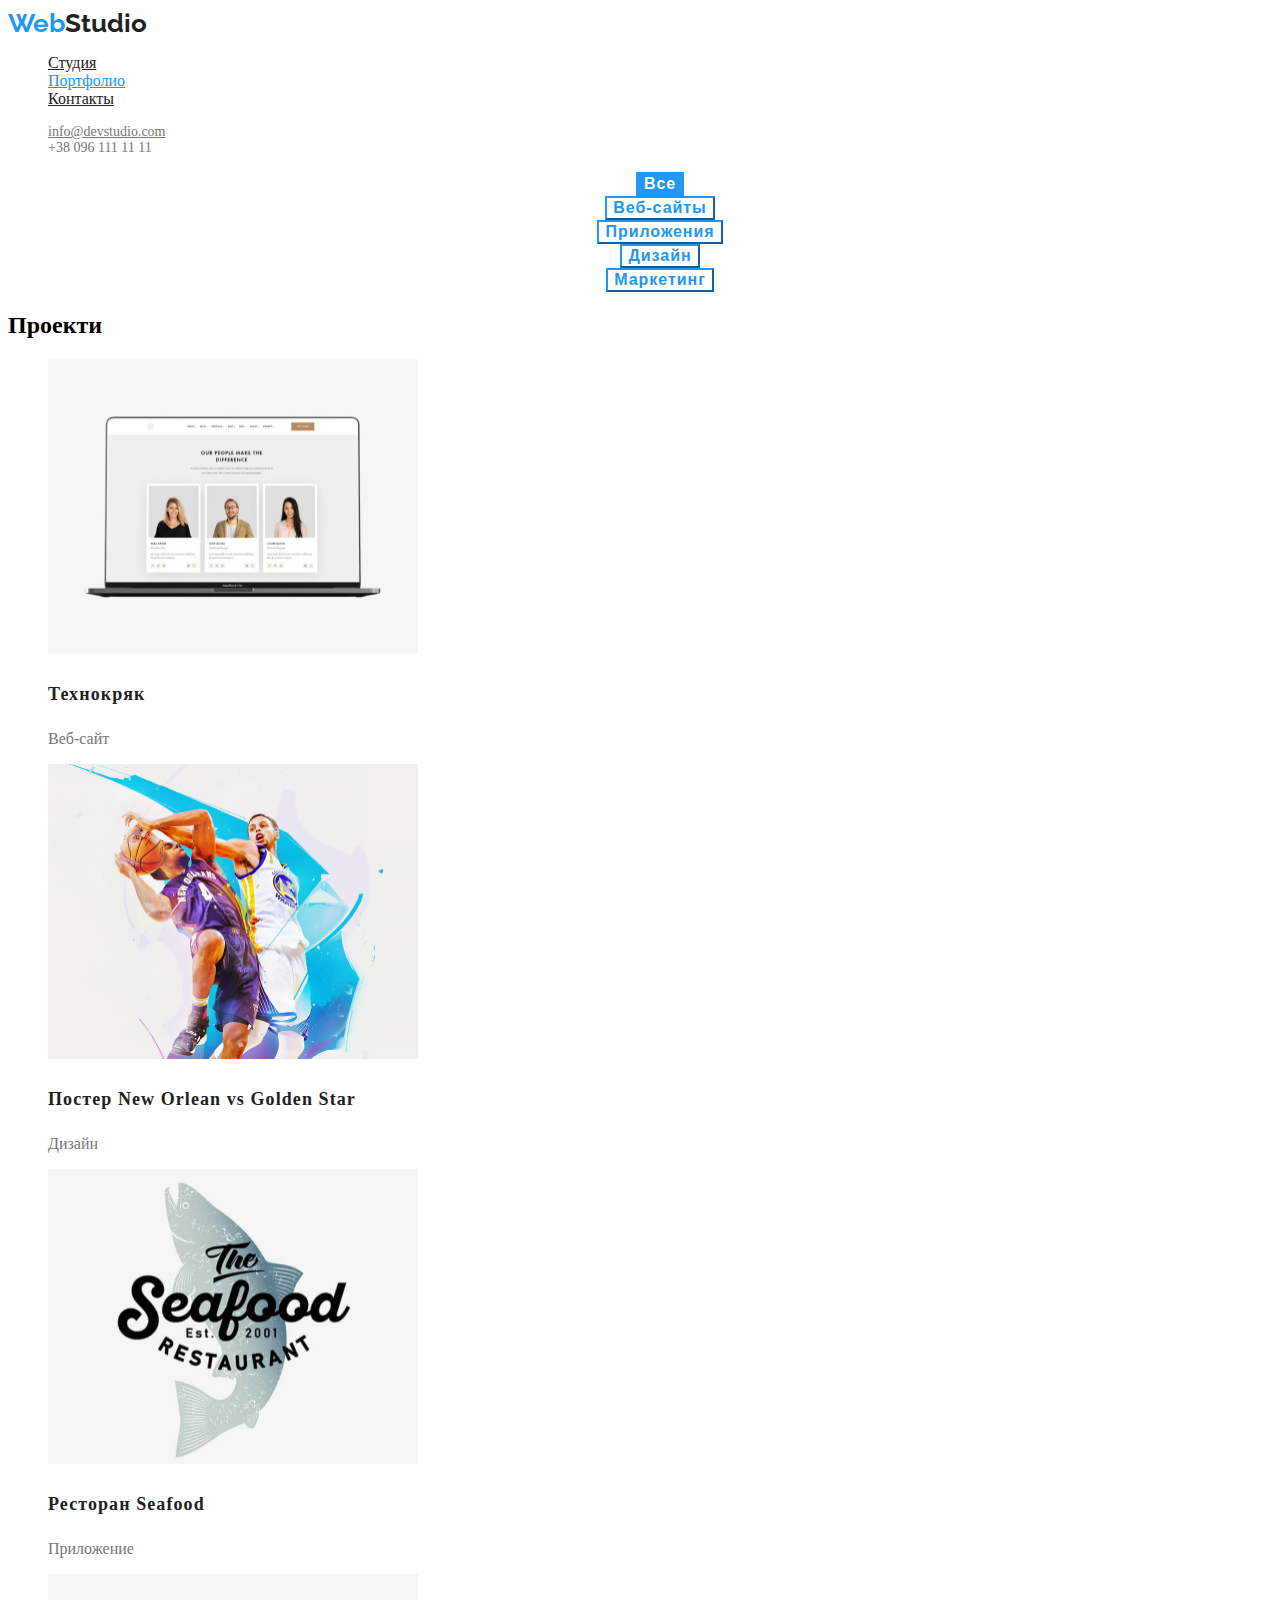
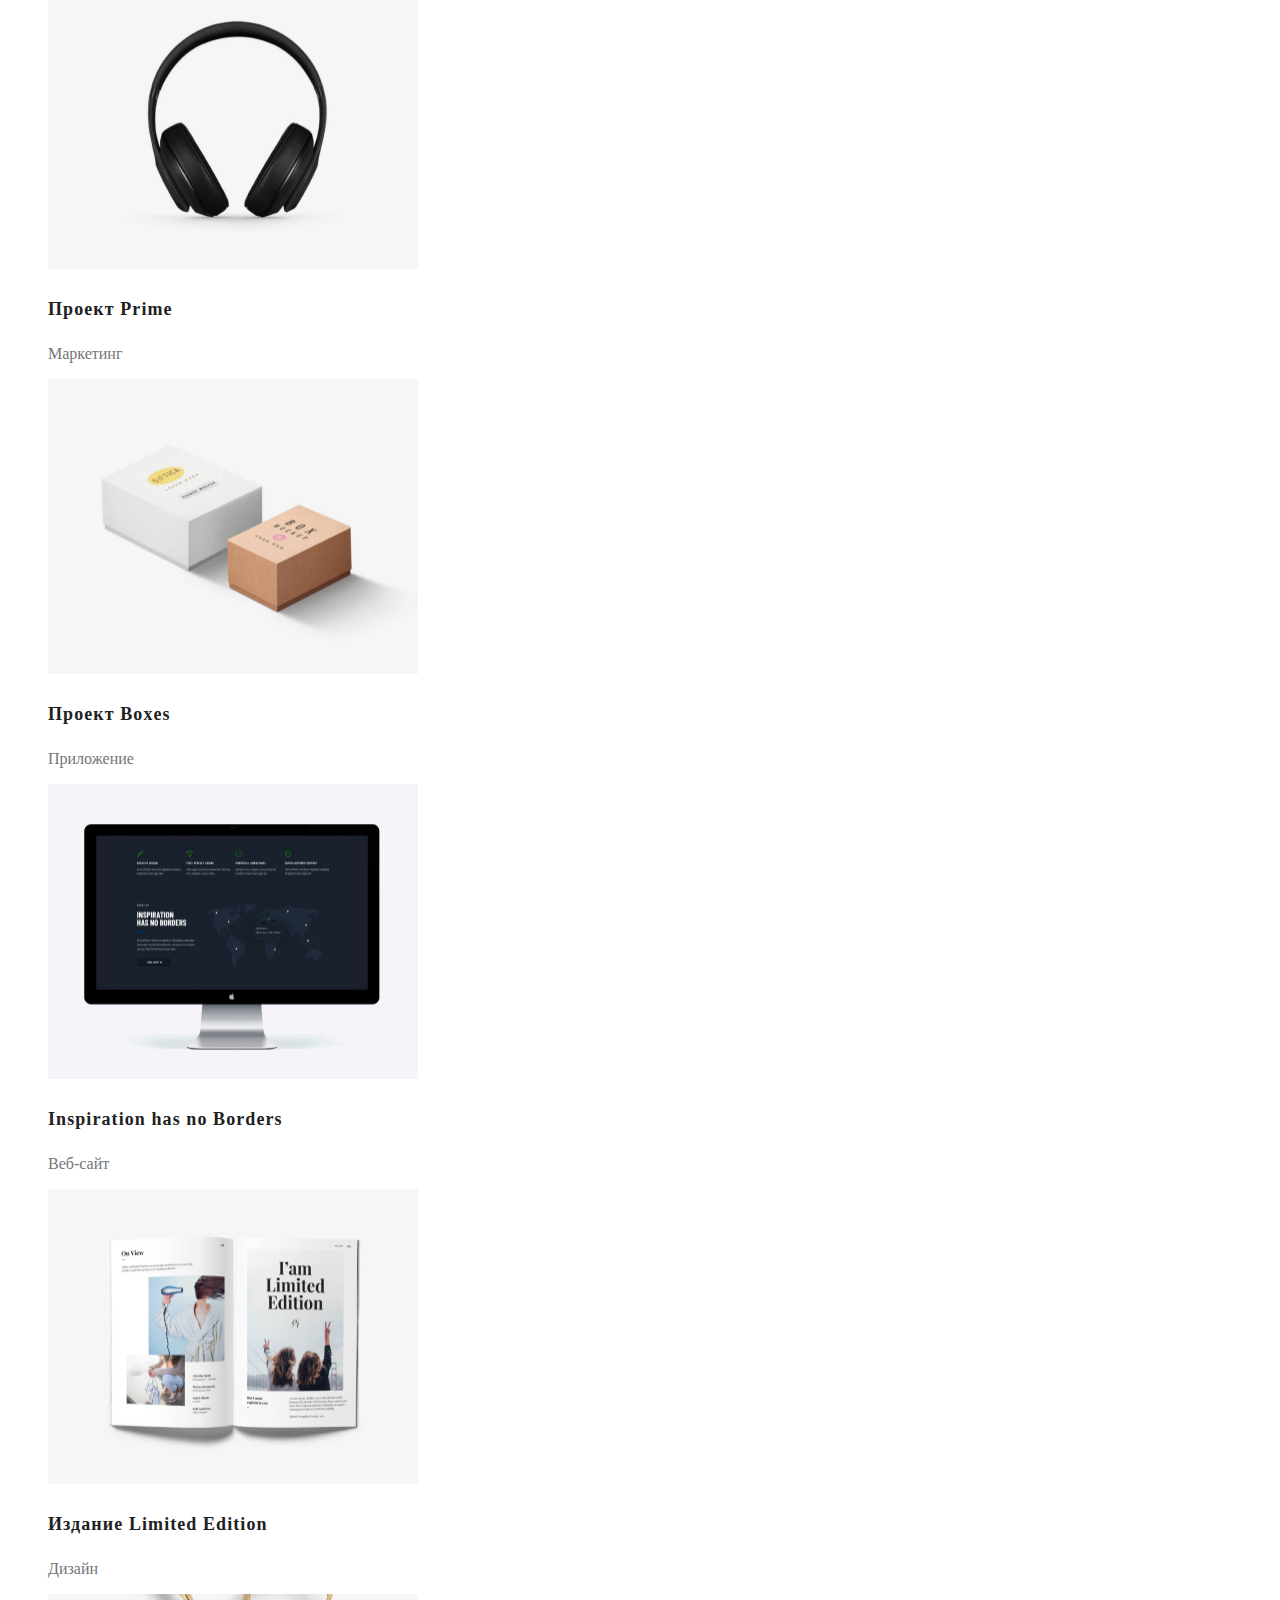
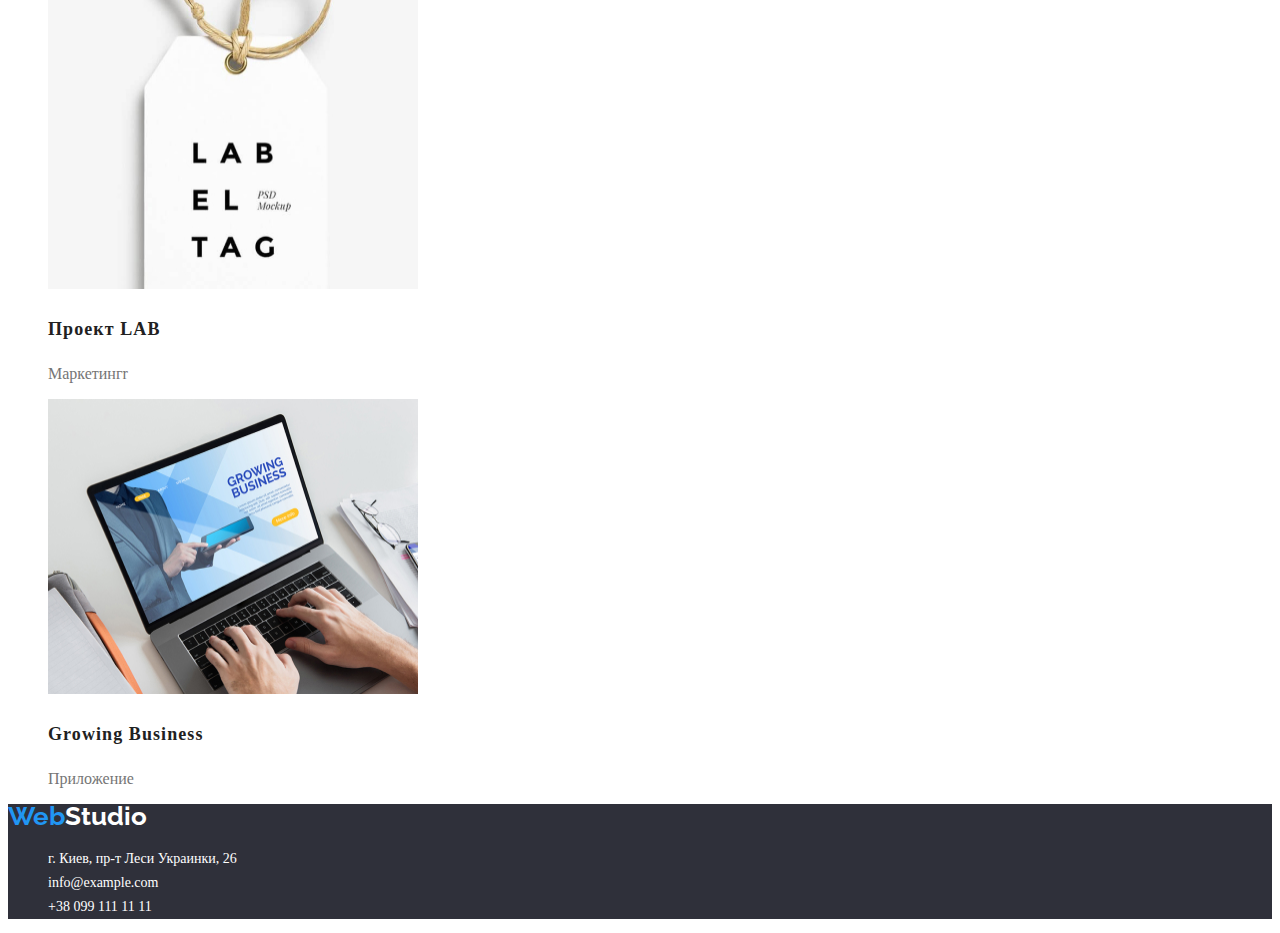
==== portfolio.html @ 1185b0ff "Начало работы над ДЗ 3" ====
<!DOCTYPE html>
<html lang="ru">
  <head>
    <meta charset="UTF-8" />
    <meta http-equiv="X-UA-Compatible" content="IE=edge" />
    <meta name="viewport" content="width=device-width, initial-scale=1.0" />
    <title>WebStudio</title>
    <link href="https://fonts.googleapis.com/css2?family=Raleway:wght@700&family=Roboto:wght@400;500;700;900&display=swap" rel="stylesheet">
  
    <link rel="stylesheet" href="./css/styles.css" />
  </head>
  <body>
   <header>
    <nav>
      <a href="#" class="logo">Web<span class="logo-black">Studio</span></a>
      <ul class="site-nav">
         <li><a href="./index.html">Студия</a></li>
         <li><a href="#" class="link current">Портфолио</a></li>
         <li><a href="#">Контакты</a></li>
       </ul>
     </nav>
     <ul class="auth-nav">
       <li><a href="email:info@devstdio.com"class="Auth-nav-mail">info@devstudio.com</a></li>
       <li><a href="tel:380961111111"></a>+38 096 111 11 11</li>
     </ul>
   </header>
   <main>
     <ul class="button">
       <li><button class="button primary" type="button">Все</button></li>
       <li><button class="button secondery" type="button">Веб-сайты</button></li>
       <li><button class="button secondery" type="button">Приложения</button></li>
       <li><button class="button secondery" type="button">Дизайн</button></li>
       <li><button class="button secondery" type="button">Маркетинг</button></li>
     </ul>
     <h2>Проекти</h2>
     <ul>
       <li>
         <img
         src="./img/технокряк.jpg"
         width="370"
         height="295"
         alt="технокряк" />
         <h3 class="projects-title">Технокряк</h3>
         <p class="projects-text">Веб-сайт</p>
       </li>
       <li>
         <img 
          src="./img/постер.jpg"
          width="370"
          height="295"
          alt="постер" />
         <h3 class="projects-title">Постер New Orlean vs Golden Star</h3>
          <p class="projects-text">Дизайн</p> 
       </li>
       <li>
         <img 
         src="./img/seafood.jpg"
         width="370"
         height="295"
         alt="Ресторан Seafood" />
         <h3 class="projects-title">Ресторан Seafood</h3>
         <p class="projects-text">Приложение</p>
        </li>
        <li> 
          <img
          src="./img/prime.jpg"
          width="370"
          height="295"
          alt="Проект Prime" />
          <h3 class="projects-title">Проект Prime</h3>
          <p class="projects-text">Маркетинг</p>
        </li>
        <li>
          <img 
          src="./img/boxes.jpg"
          width="370"
          height="295"
          alt="Проект Boxes" />
          <h3 class="projects-title">Проект Boxes</h3>
          <p class="projects-text">Приложение</p>
        </li>
        <li>
          <img 
          src="./img/inspiration.jpg"
          width="370"
          height="295"
          alt="Inspiration has no Borders" />
          <h3 class="projects-title">Inspiration has no Borders</h3>
          <p class="projects-text">Веб-сайт</p>
        </li>
        <li> 
          <img
          src="./img/издание.jpg"
          width="370"
          height="295"
          alt="Издание Limited Edition" />
          <h3 class="projects-title">Издание Limited Edition</h3>
          <p class="projects-text">Дизайн</p>
        </li>
        <li>
          <img 
          src="./img/lab.jpg"
          width="370"
          height="295"
          alt="Проект LAB" />
          <h3 class="projects-title">Проект LAB</h3>
          <p class="projects-text">Маркетингr</p>
        </li>
        <li>
          <img 
          src="./img/business.jpg"
          width="370"
          height="295"
          alt="Growing Business" />
         <h3 class="projects-title">Growing Business</h3>
          <p class="projects-text">Приложение</p>
        </li>
      </ul>
   </main>
   <footer class="footer">
     <a href="#" class="logo">Web<span class="logo-white">Studio</span></a>
     <address>
       <ul>
         <li>
           <a
            href="https://bit.ly/3pXMvUd"
            target="_blank"
            rel="noopener noreferrer" class="logo-address"
            >г. Киев, пр-т Леси Украинки, 26</a>
         </li>
         <li><a href="info@example.com" class="logo-address-mail">info@example.com</a></li>
         <li><a href="tel:380991111111" class="logo-address-mail">+38 099 111 11 11</a></li>
       </ul>
     </address>
   </footer>
</body>
  </html>
---- css/styles.css ----
:root {
    --primary-text-color: #757575;
    --title-text-color: #212121;
    --accent-color: #2196F3;
    --primary-white-color: #FFFFFF;
   --background-color: #2F303A;
}


.body {
background-color: var(--primary-white-color);
color: var(--primary-text-color);

font-family: Roboto, sans-serif;
letter-spacing: 0.03em;
}
/* Logo */
.logo {
    color: var(--accent-color);
    font-family: Raleway, sans-serif;
    font-weight: 700;
    font-size: 26px;
    line-height: 1,19;
    text-decoration: none;
}
.logo-black {
    color: var(--title-text-color)
}
.logo-white {
    color: var(--primery-white-color)
}
ul {
    list-style: none;
}

/* site-nav */
.auth-nav {
    color: var(--primary-text-color);
    font-weight: 500;
    font-size: 14px;
    line-height: 1,14;
    text-decoration: none;
}
.auth-nav:hover {
    color: var(--accent-color);
}
.Auth-nav-mail {
    color: var(--primary-text-color);
    font-style: normal;
    
   
    
}
.Auth-nav-mail:hover {
    color: var(--accent-color);
}
.site-nav a {
    color: var(--title-text-color);
    
}

.site-nav .link {
    color: var(--accent-color);
}

.site-nav .link.current {
    color: var(--accent-color);
}

/* Hero */
.hero-title {
    color: var(--primary-white-color);
    background-color: var(--background-color);
    font-weight: 900;
    font-size: 44px;
    line-height: 1,36;
    text-align: center;
    letter-spacing: 0.06em;
}

/* Section */
.section-title {
    color: var(--title-text-color);
    font-weight: 700;
    font-size: 36px;
    line-height: 1,17;
    text-align: center;
    }

/* Features */
.title {
    color: var(--title-text-color);
    font-weight: 700;
    font-size: 14px;
    line-height: 1,14;
}
.text {
    color: var(--primary-text-color);
    font-weight: 400;
    font-size: 14px;
    line-height: 1,71;
}
/* Examples */
.work-list .title {
    color: var(--title-text-color);
}
/* Проекты */
.projects-title {
    color: var(--title-text-color);
    font-weight: 700;
    font-size: 18px;
    line-height: 2;
    letter-spacing: 0.06em;
}
.projects-text {
    color: var(--primary-text-color);
    font-weight: 400;
    font-size: 16px;
    line-height: 1,88;
}
/* button */
.button:focus {
    color: var(--primary-white-color);
    background-color: var(--accent-color);
}
.button {
    color: var(--accent-color);
    background-color: var(--primary-white-color);
    font-weight: 700;
    font-size: 16px;
    line-height: 1,9;
    align-items: center;
    text-align: center;
    letter-spacing: 0.06em;
}
.button:hover {
    color: var(--primary-white-color);
    background-color: var(--accent-color);
}

.button.primary {
    color: var(--primary-white-color);
    background-color: var(--accent-color);
    border-color: transparent;
}

.button.secondery {
    color: var(--accent-color);
    background-color: var(--primary-white-color);
    border-color: var(--accent-color)
}
/* Footer */
.footer {
    background-color: var(--background-color);
    font-weight: 400;
    font-size: 14px;
    line-height: 24px;
    text-decoration: none;
    font-style: normal
}
.logo-white {
    color: var(--primary-white-color);
}
.logo-address {
    color: var(--primary-white-color);
    text-decoration: none;
    font-style: normal
}
.logo-address:hover{
color: var(--accent-color);
}
.logo-address-mail {
    color: var(--primary-white-color);
    text-decoration: none;
    font-style: normal
}
.logo-address-mail:hover {
    color: var(--accent-color);
}
/* цвет основного текста  #212121*/

/* вторичный цвет текста  #757575*/

/* белый #FFFFFF */

/* акцент #2196F3 */

/* цвет футера #rgba(255, 255, 255, 0.6); */
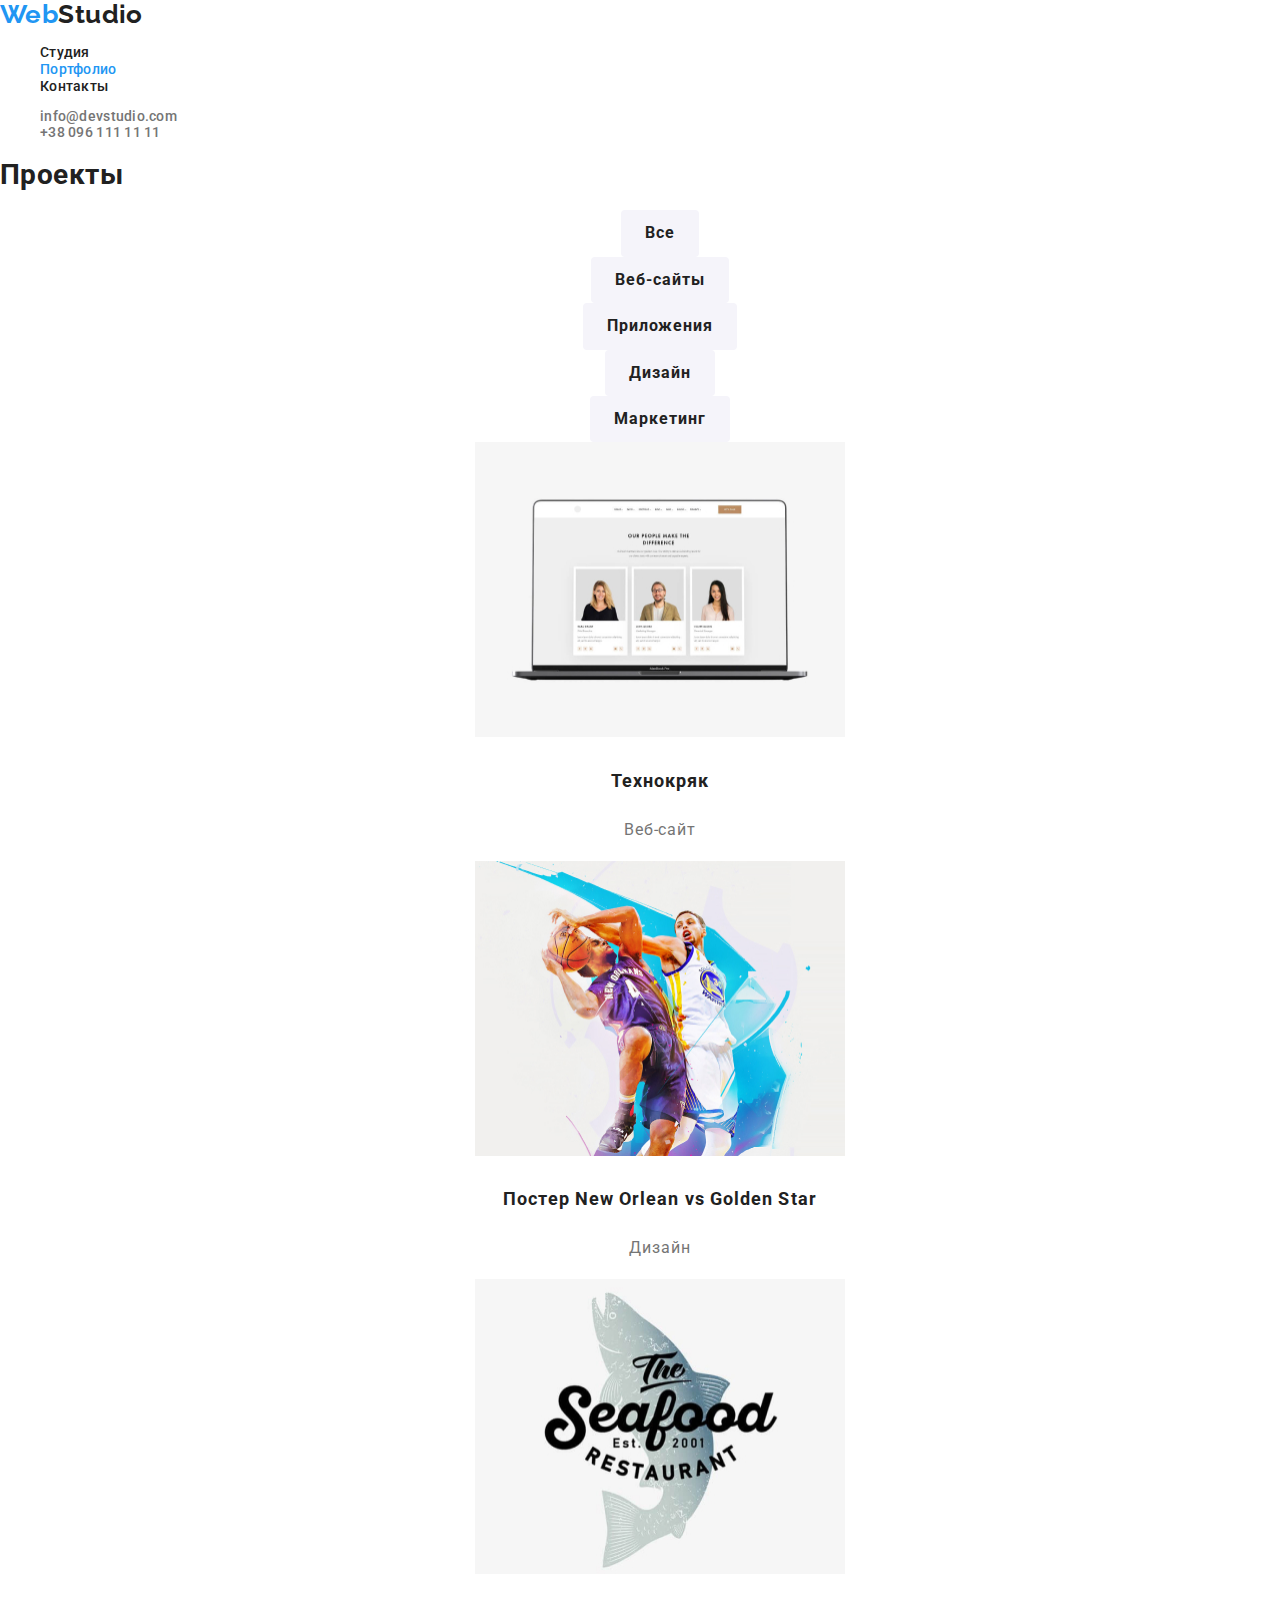
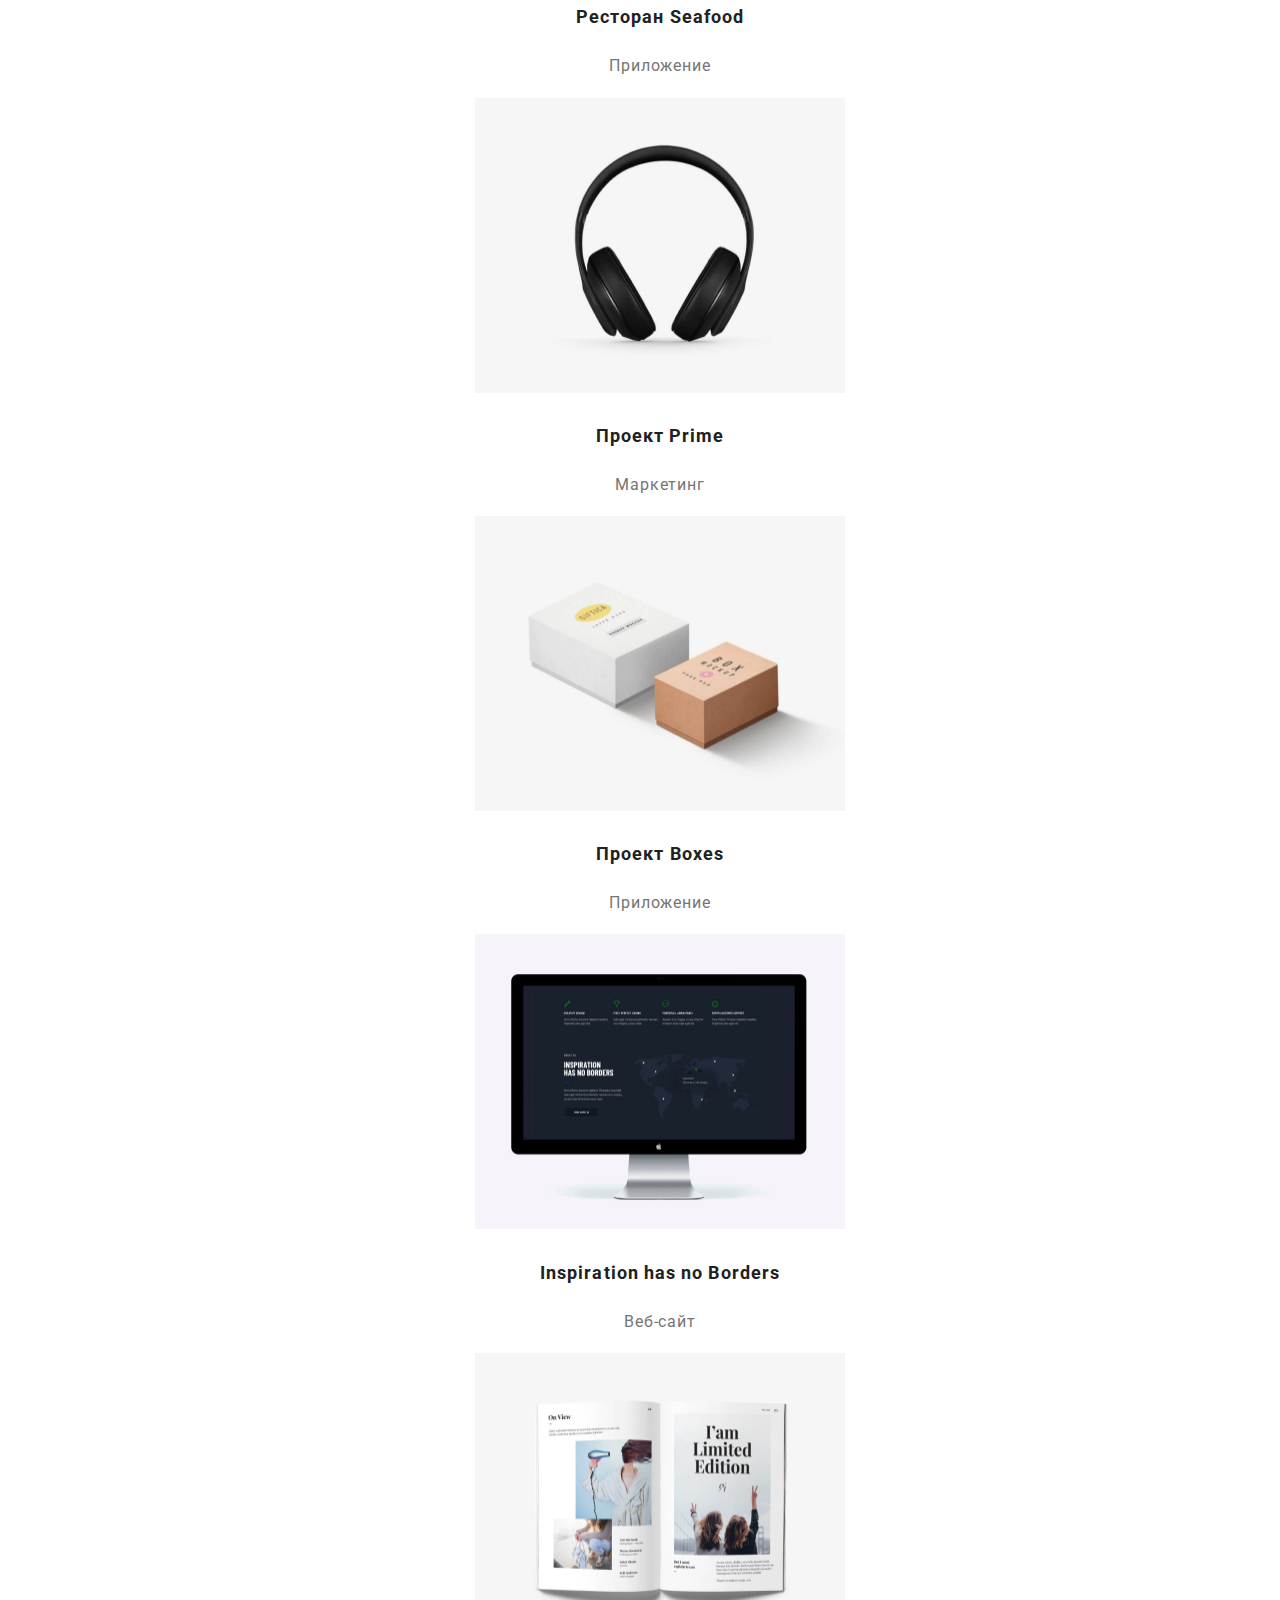
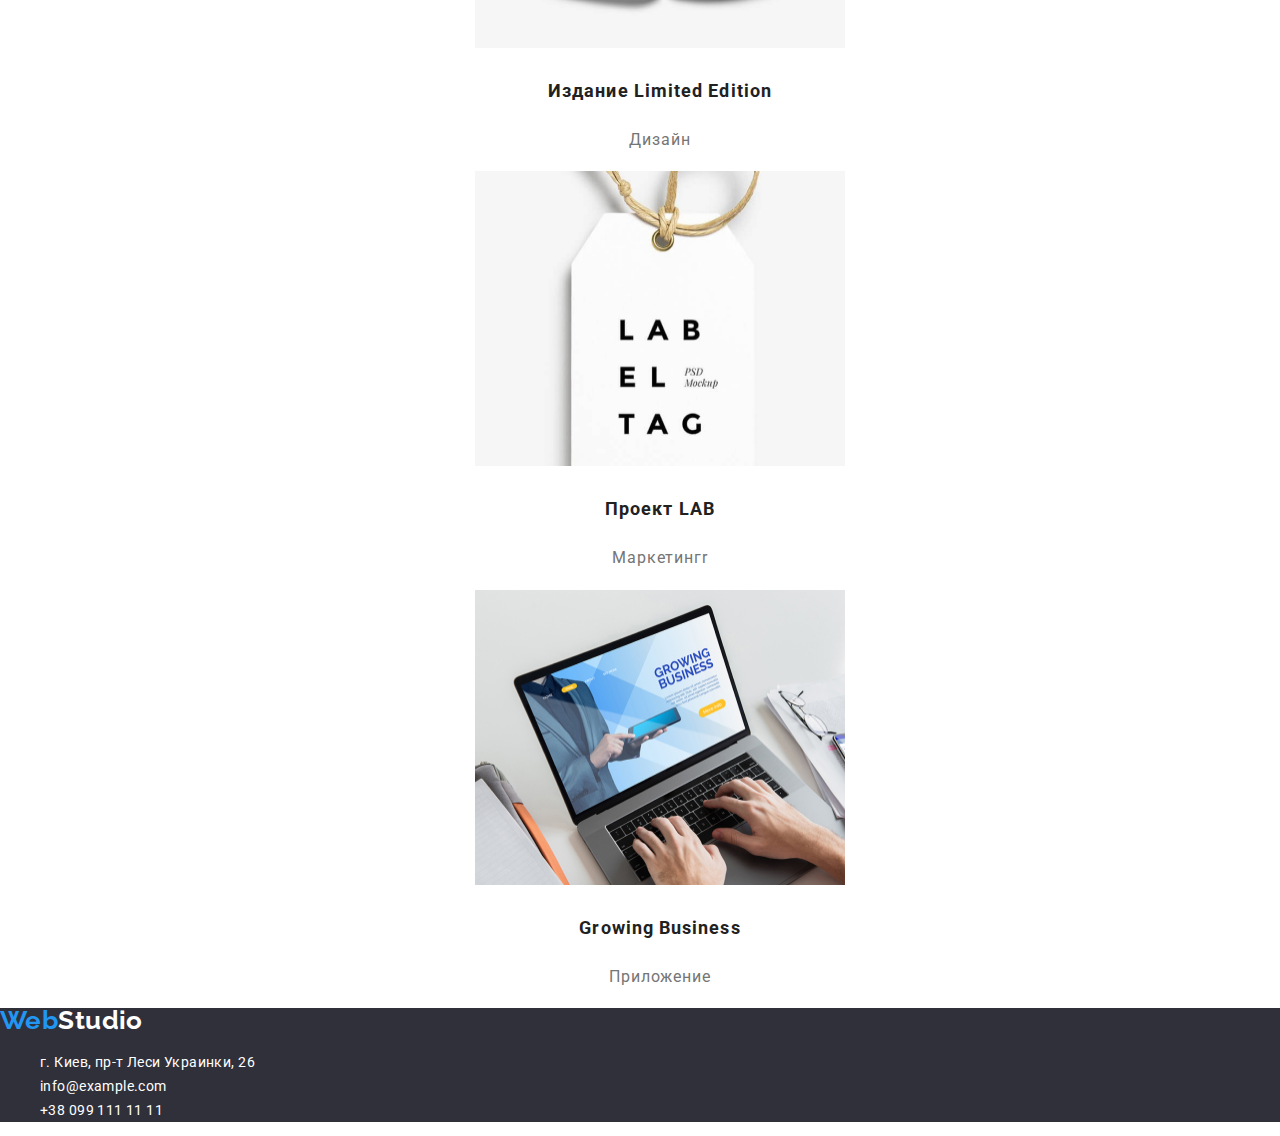
==== commit 08027b49: "Начало работы над ДЗ 3" ====
--- a/portfolio.html
+++ b/portfolio.html
@@ -6,132 +6,117 @@
     <meta name="viewport" content="width=device-width, initial-scale=1.0" />
     <title>WebStudio</title>
     <link href="https://fonts.googleapis.com/css2?family=Raleway:wght@700&family=Roboto:wght@400;500;700;900&display=swap" rel="stylesheet">
-  
+    <link rel="stylesheet" href="https://cdnjs.cloudflare.com/ajax/libs/modern-normalize/1.1.0/modern-normalize.min.css">
     <link rel="stylesheet" href="./css/styles.css" />
   </head>
   <body>
-   <header>
-    <nav>
-      <a href="#" class="logo">Web<span class="logo-black">Studio</span></a>
-      <ul class="site-nav">
-         <li><a href="./index.html">Студия</a></li>
-         <li><a href="#" class="link current">Портфолио</a></li>
-         <li><a href="#">Контакты</a></li>
-       </ul>
-     </nav>
-     <ul class="auth-nav">
-       <li><a href="email:info@devstdio.com"class="Auth-nav-mail">info@devstudio.com</a></li>
-       <li><a href="tel:380961111111"></a>+38 096 111 11 11</li>
-     </ul>
+   <header class="page-header">
+    <div class="container">
+      <nav>
+        <a href="#" class="logo">Web<span class="logo-black">Studio</span></a>
+        <ul class="site-nav">
+          <li><a href="./index.html">Студия</a></li>
+          <li><a href="#" class="link current">Портфолио</a></li>
+          <li><a href="#">Контакты</a></li>
+        </ul>
+      </nav>
+      <ul class="auth-nav">
+        <li><a href="email:info@devstdio.com" class="auth-nav-mail">info@devstudio.com</a></li>
+        <li><a href="tel:380961111111" class="auth-nav-mail"></a>+38 096 111 11 11</li>
+      </ul>
+    </div>
    </header>
    <main>
-     <ul class="button">
-       <li><button class="button primary" type="button">Все</button></li>
-       <li><button class="button secondery" type="button">Веб-сайты</button></li>
-       <li><button class="button secondery" type="button">Приложения</button></li>
-       <li><button class="button secondery" type="button">Дизайн</button></li>
-       <li><button class="button secondery" type="button">Маркетинг</button></li>
-     </ul>
-     <h2>Проекти</h2>
-     <ul>
-       <li>
-         <img
-         src="./img/технокряк.jpg"
-         width="370"
-         height="295"
-         alt="технокряк" />
-         <h3 class="projects-title">Технокряк</h3>
-         <p class="projects-text">Веб-сайт</p>
-       </li>
-       <li>
-         <img 
-          src="./img/постер.jpg"
-          width="370"
-          height="295"
-          alt="постер" />
-         <h3 class="projects-title">Постер New Orlean vs Golden Star</h3>
-          <p class="projects-text">Дизайн</p> 
-       </li>
-       <li>
-         <img 
-         src="./img/seafood.jpg"
-         width="370"
-         height="295"
-         alt="Ресторан Seafood" />
-         <h3 class="projects-title">Ресторан Seafood</h3>
-         <p class="projects-text">Приложение</p>
-        </li>
-        <li> 
-          <img
-          src="./img/prime.jpg"
-          width="370"
-          height="295"
-          alt="Проект Prime" />
-          <h3 class="projects-title">Проект Prime</h3>
-          <p class="projects-text">Маркетинг</p>
-        </li>
-        <li>
-          <img 
-          src="./img/boxes.jpg"
-          width="370"
-          height="295"
-          alt="Проект Boxes" />
-          <h3 class="projects-title">Проект Boxes</h3>
-          <p class="projects-text">Приложение</p>
-        </li>
-        <li>
-          <img 
-          src="./img/inspiration.jpg"
-          width="370"
-          height="295"
-          alt="Inspiration has no Borders" />
-          <h3 class="projects-title">Inspiration has no Borders</h3>
-          <p class="projects-text">Веб-сайт</p>
-        </li>
-        <li> 
-          <img
-          src="./img/издание.jpg"
-          width="370"
-          height="295"
-          alt="Издание Limited Edition" />
-          <h3 class="projects-title">Издание Limited Edition</h3>
-          <p class="projects-text">Дизайн</p>
-        </li>
-        <li>
-          <img 
-          src="./img/lab.jpg"
-          width="370"
-          height="295"
-          alt="Проект LAB" />
-          <h3 class="projects-title">Проект LAB</h3>
-          <p class="projects-text">Маркетингr</p>
-        </li>
-        <li>
-          <img 
-          src="./img/business.jpg"
-          width="370"
-          height="295"
-          alt="Growing Business" />
-         <h3 class="projects-title">Growing Business</h3>
-          <p class="projects-text">Приложение</p>
-        </li>
-      </ul>
+     <section>
+       <div>
+        <h1 class="title-project">Проекты</h1>
+        <ul class="button">
+          <li><button class="button secondery" type="button">Все</button></li>
+          <li><button class="button secondery" type="button">Веб-сайты</button></li>
+          <li><button class="button secondery" type="button">Приложения</button></li>
+          <li><button class="button secondery" type="button">Дизайн</button></li>
+          <li><button class="button secondery" type="button">Маркетинг</button></li>
+          <li>
+            <a href="#" class="photo">
+              <img src="./img/технокряк.jpg" width="370" height="295" alt="технокряк" />
+              <h2 class="projects-title">Технокряк</h2>
+              <p class="projects-text">Веб-сайт</p>
+            </a>
+          </li>
+          <li>
+            <a href="#" class="photo">
+              <img src="./img/постер.jpg" width="370" height="295" alt="постер" />
+              <h2 class="projects-title">Постер New Orlean vs Golden Star</h2>
+              <p class="projects-text">Дизайн</p>
+            </a>
+          </li>
+          <li>
+            <a href="#" class="photo">
+              <img src="./img/seafood.jpg" width="370" height="295" alt="Ресторан Seafood" />
+              <h2 class="projects-title">Ресторан Seafood</h2>
+              <p class="projects-text">Приложение</p>
+            </a>
+          </li>
+          <li>
+            <a href="#" class="photo">
+              <img src="./img/prime.jpg" width="370" height="295" alt="Проект Prime" />
+              <h2 class="projects-title">Проект Prime</h2>
+              <p class="projects-text">Маркетинг</p>
+            </a>
+          </li>
+          <li>
+            <a href="#" class="photo">
+              <img src="./img/boxes.jpg" width="370" height="295" alt="Проект Boxes" />
+              <h2 class="projects-title">Проект Boxes</h2>
+              <p class="projects-text">Приложение</p>
+            </a>
+          </li>
+          <li>
+            <a href="#" class="photo">
+              <img src="./img/inspiration.jpg" width="370" height="295" alt="Inspiration has no Borders" />
+              <h2 class="projects-title">Inspiration has no Borders</h2>
+              <p class="projects-text">Веб-сайт</p>
+            </a>
+          </li>
+          <li>
+            <a href="#" class="photo">
+              <img src="./img/издание.jpg" width="370" height="295" alt="Издание Limited Edition" />
+              <h2 class="projects-title">Издание Limited Edition</h2>
+              <p class="projects-text">Дизайн</p>
+            </a>
+          </li>
+          <li>
+            <a href="#" class="photo">
+              <img src="./img/lab.jpg" width="370" height="295" alt="Проект LAB" />
+              <h2 class="projects-title">Проект LAB</h2>
+              <p class="projects-text">Маркетингr</p>
+            </a>
+          </li>
+          <li>
+            <a href="#" class="photo">
+              <img src="./img/business.jpg" width="370" height="295" alt="Growing Business" />
+              <h2 class="projects-title">Growing Business</h2>
+              <p class="projects-text">Приложение</p>
+            </a>
+          </li>
+        </ul>
+       </div>
+      </section>
    </main>
    <footer class="footer">
-     <a href="#" class="logo">Web<span class="logo-white">Studio</span></a>
-     <address>
-       <ul>
-         <li>
-           <a
-            href="https://bit.ly/3pXMvUd"
-            target="_blank"
-            rel="noopener noreferrer" class="logo-address"
-            >г. Киев, пр-т Леси Украинки, 26</a>
-         </li>
-         <li><a href="info@example.com" class="logo-address-mail">info@example.com</a></li>
-         <li><a href="tel:380991111111" class="logo-address-mail">+38 099 111 11 11</a></li>
-       </ul>
-     </address>
+     <div>
+      <a href="#" class="logo">Web<span class="logo-white">Studio</span></a>
+      <address>
+        <ul>
+          <li>
+            <a href="https://bit.ly/3pXMvUd" target="_blank" rel="noopener noreferrer" class="logo-address">г. Киев, пр-т Леси
+              Украинки, 26</a>
+          </li>
+          <li><a href="info@example.com" class="logo-address-mail">info@example.com</a></li>
+          <li><a href="tel:380991111111" class="logo-address-mail">+38 099 111 11 11</a></li>
+        </ul>
+      </address>
+     </div>
    </footer>
 </body>
   </html>
--- a/css/styles.css
+++ b/css/styles.css
@@ -4,14 +4,17 @@
     --accent-color: #2196F3;
     --primary-white-color: #FFFFFF;
    --background-color: #2F303A;
-}
-
-
-.body {
+   --background-color-alternativ: #F5F4FA;
+   --accent-text-color: #188ce8;
+}
+
+
+body {
 background-color: var(--primary-white-color);
-color: var(--primary-text-color);
+color: var(--title-text-color);
 
 font-family: Roboto, sans-serif;
+font-size: 14px;
 letter-spacing: 0.03em;
 }
 /* Logo */
@@ -37,54 +40,67 @@
 .auth-nav {
     color: var(--primary-text-color);
     font-weight: 500;
+    line-height: 1.14;
+    text-decoration: none;
+    letter-spacing: 0.02em;
+}
+.auth-nav:hover {
+    color: var(--accent-color);
+}
+.auth-nav-mail {
+    color: var(--primary-text-color);
+    font-style: normal;
+    text-decoration: none;  
+}
+.auth-nav-mail:hover {
+    color: var(--accent-color);
+}
+.site-nav a {
+    color: var(--title-text-color);
+    font-weight: 500;
     font-size: 14px;
-    line-height: 1,14;
-    text-decoration: none;
-}
-.auth-nav:hover {
-    color: var(--accent-color);
-}
-.Auth-nav-mail {
-    color: var(--primary-text-color);
-    font-style: normal;
-    
-   
-    
-}
-.Auth-nav-mail:hover {
-    color: var(--accent-color);
-}
-.site-nav a {
-    color: var(--title-text-color);
-    
-}
-
+    line-height: 1.14;
+    letter-spacing: 0.02em;
+    text-decoration: none;
+    font-style: normal;
+}
 .site-nav .link {
     color: var(--accent-color);
+        text-decoration: none;
+    font-style: normal;
 }
 
 .site-nav .link.current {
     color: var(--accent-color);
+    
+    
 }
 
 /* Hero */
+.hero {
+    background-color: var(--background-color);
+}
 .hero-title {
     color: var(--primary-white-color);
-    background-color: var(--background-color);
     font-weight: 900;
     font-size: 44px;
-    line-height: 1,36;
+    line-height: 1.36;
     text-align: center;
     letter-spacing: 0.06em;
+    text-transform: uppercase;
 }
 
 /* Section */
+.section-team{
+    background-color: var(--background-color-alternativ);
+}
 .section-title {
     color: var(--title-text-color);
     font-weight: 700;
     font-size: 36px;
-    line-height: 1,17;
-    text-align: center;
+    line-height: 1.17;
+    text-align: center;
+    letter-spacing: 0.03em;
     }
 
 /* Features */
@@ -92,71 +108,93 @@
     color: var(--title-text-color);
     font-weight: 700;
     font-size: 14px;
-    line-height: 1,14;
+    line-height: 1.14;
+    text-transform: uppercase;
+}
+.title-photo {
+    font-weight: 500;
+    font-size: 16px;
+    line-height: 1.19px;
+    text-align: center;
 }
 .text {
     color: var(--primary-text-color);
-    font-weight: 400;
-    font-size: 14px;
-    line-height: 1,71;
+      line-height: 1.71;
+}
+.text-photo {
+    color: var(--primary-text-color);
+     font-size: 16px;
+     line-height: 1.19px;
+     text-align: center;
 }
 /* Examples */
 .work-list .title {
     color: var(--title-text-color);
 }
 /* Проекты */
+.title-project {
+    color: var(--title-text-color);
+}
 .projects-title {
     color: var(--title-text-color);
     font-weight: 700;
     font-size: 18px;
     line-height: 2;
+    text-decoration: none;
     letter-spacing: 0.06em;
 }
 .projects-text {
     color: var(--primary-text-color);
     font-weight: 400;
     font-size: 16px;
-    line-height: 1,88;
-}
+    line-height: 1.88;
+    }
+    .photo {
+        text-decoration: none;
+        font-style: normal;
+    }
 /* button */
-.button:focus {
+.button {
+    font-weight: 700;
+    font-size: 16px;
+    line-height: 1.9;
+    align-items: center;
+    text-align: center;
+    letter-spacing: 0.06em;
+    border-color: transparent;
+}
+
+.button.primary {
     color: var(--primary-white-color);
     background-color: var(--accent-color);
-}
-.button {
-    color: var(--accent-color);
-    background-color: var(--primary-white-color);
-    font-weight: 700;
-    font-size: 16px;
-    line-height: 1,9;
-    align-items: center;
-    text-align: center;
-    letter-spacing: 0.06em;
-}
-.button:hover {
-    color: var(--primary-white-color);
-    background-color: var(--accent-color);
-}
-
-.button.primary {
-    color: var(--primary-white-color);
-    background-color: var(--accent-color);
-    border-color: transparent;
+    
+}
+.button.primary:focus,
+.button.primary:hover {
+  color: var(--primary-white-color);
+    background-color: var(--accent-text-color);
 }
 
 .button.secondery {
-    color: var(--accent-color);
-    background-color: var(--primary-white-color);
-    border-color: var(--accent-color)
+    display: inline-block;
+    border-radius: 4px;
+    padding: 6px 22px;
+    color: var(--title-text-color);
+    background-color: var(--background-color-alternativ);
+    
+    
+}
+.button.secondery:focus,
+.button.secondery:hover {
+color: var(--primary-white-color);
+background-color: var(--accent-color);
 }
 /* Footer */
 .footer {
     background-color: var(--background-color);
-    font-weight: 400;
-    font-size: 14px;
     line-height: 24px;
     text-decoration: none;
-    font-style: normal
+    font-style: normal;
 }
 .logo-white {
     color: var(--primary-white-color);
@@ -164,7 +202,7 @@
 .logo-address {
     color: var(--primary-white-color);
     text-decoration: none;
-    font-style: normal
+    font-style: normal;
 }
 .logo-address:hover{
 color: var(--accent-color);
@@ -172,7 +210,7 @@
 .logo-address-mail {
     color: var(--primary-white-color);
     text-decoration: none;
-    font-style: normal
+    font-style: normal;
 }
 .logo-address-mail:hover {
     color: var(--accent-color);
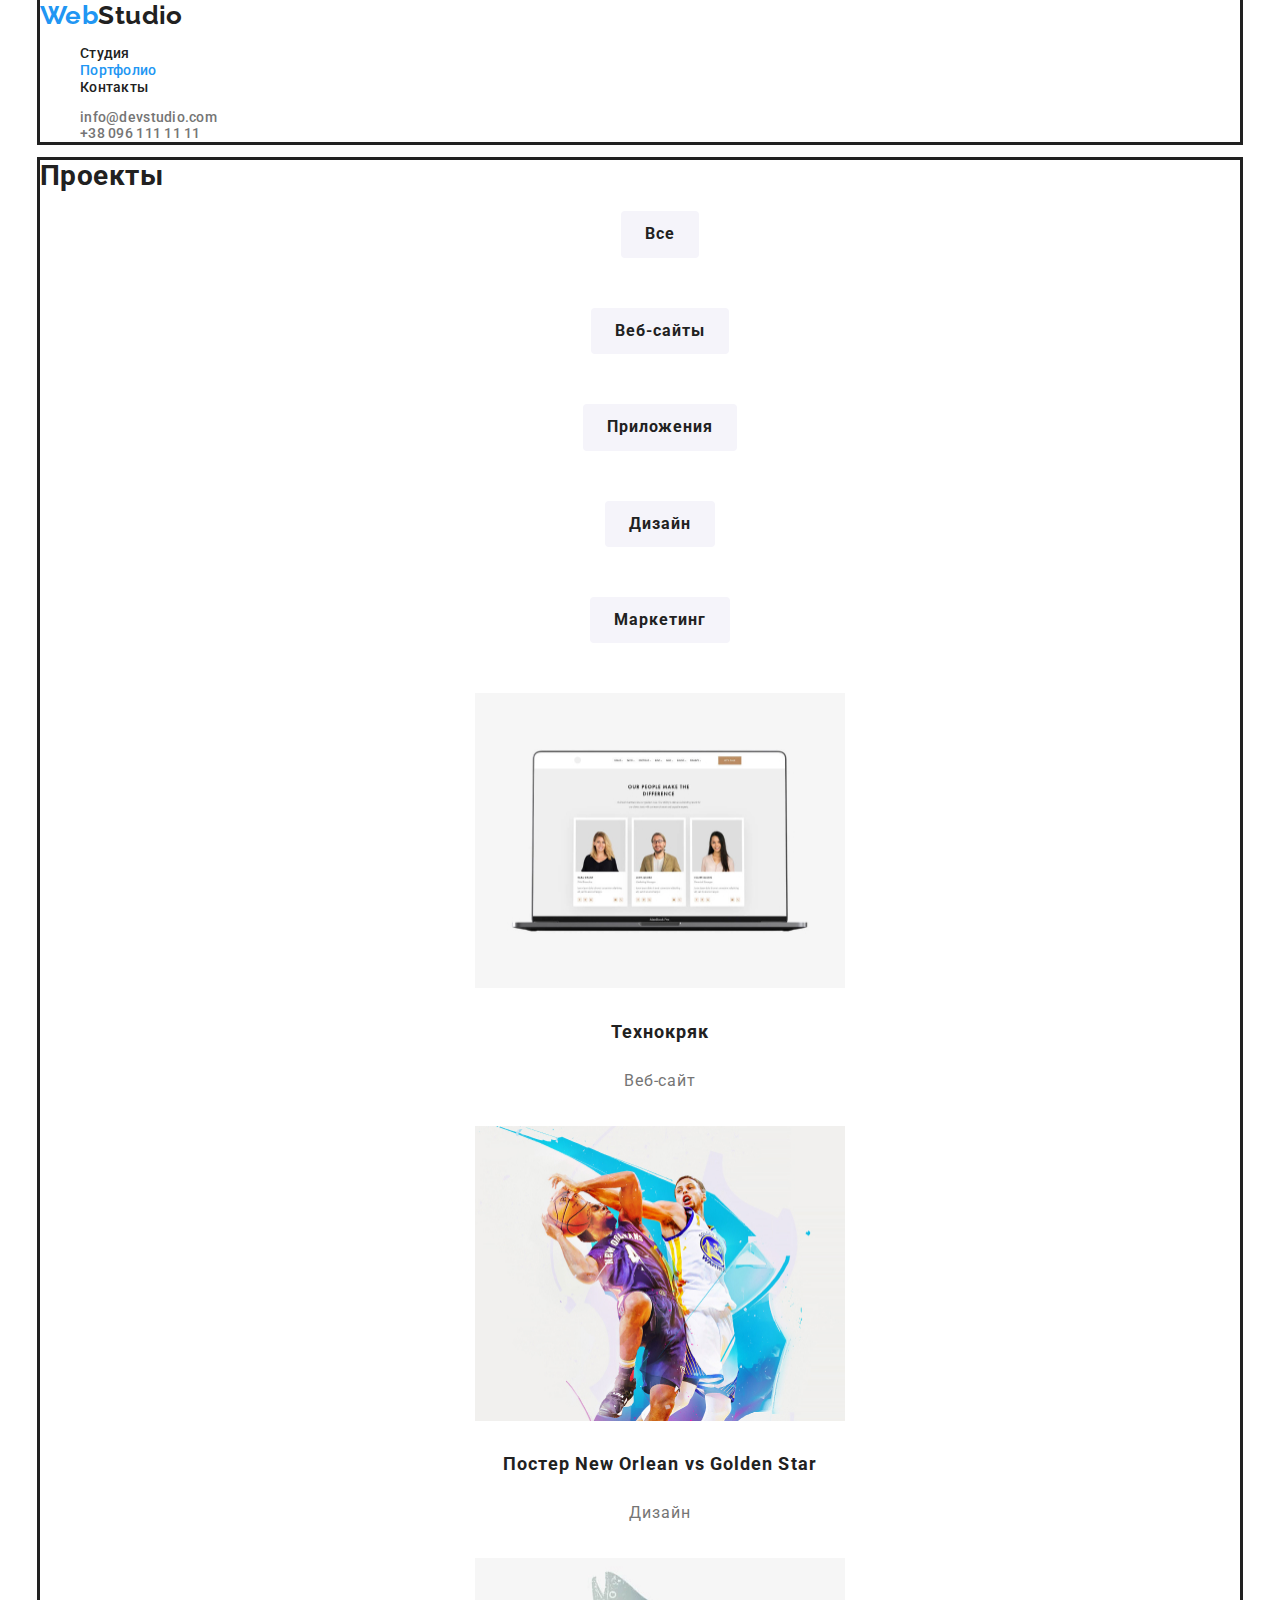
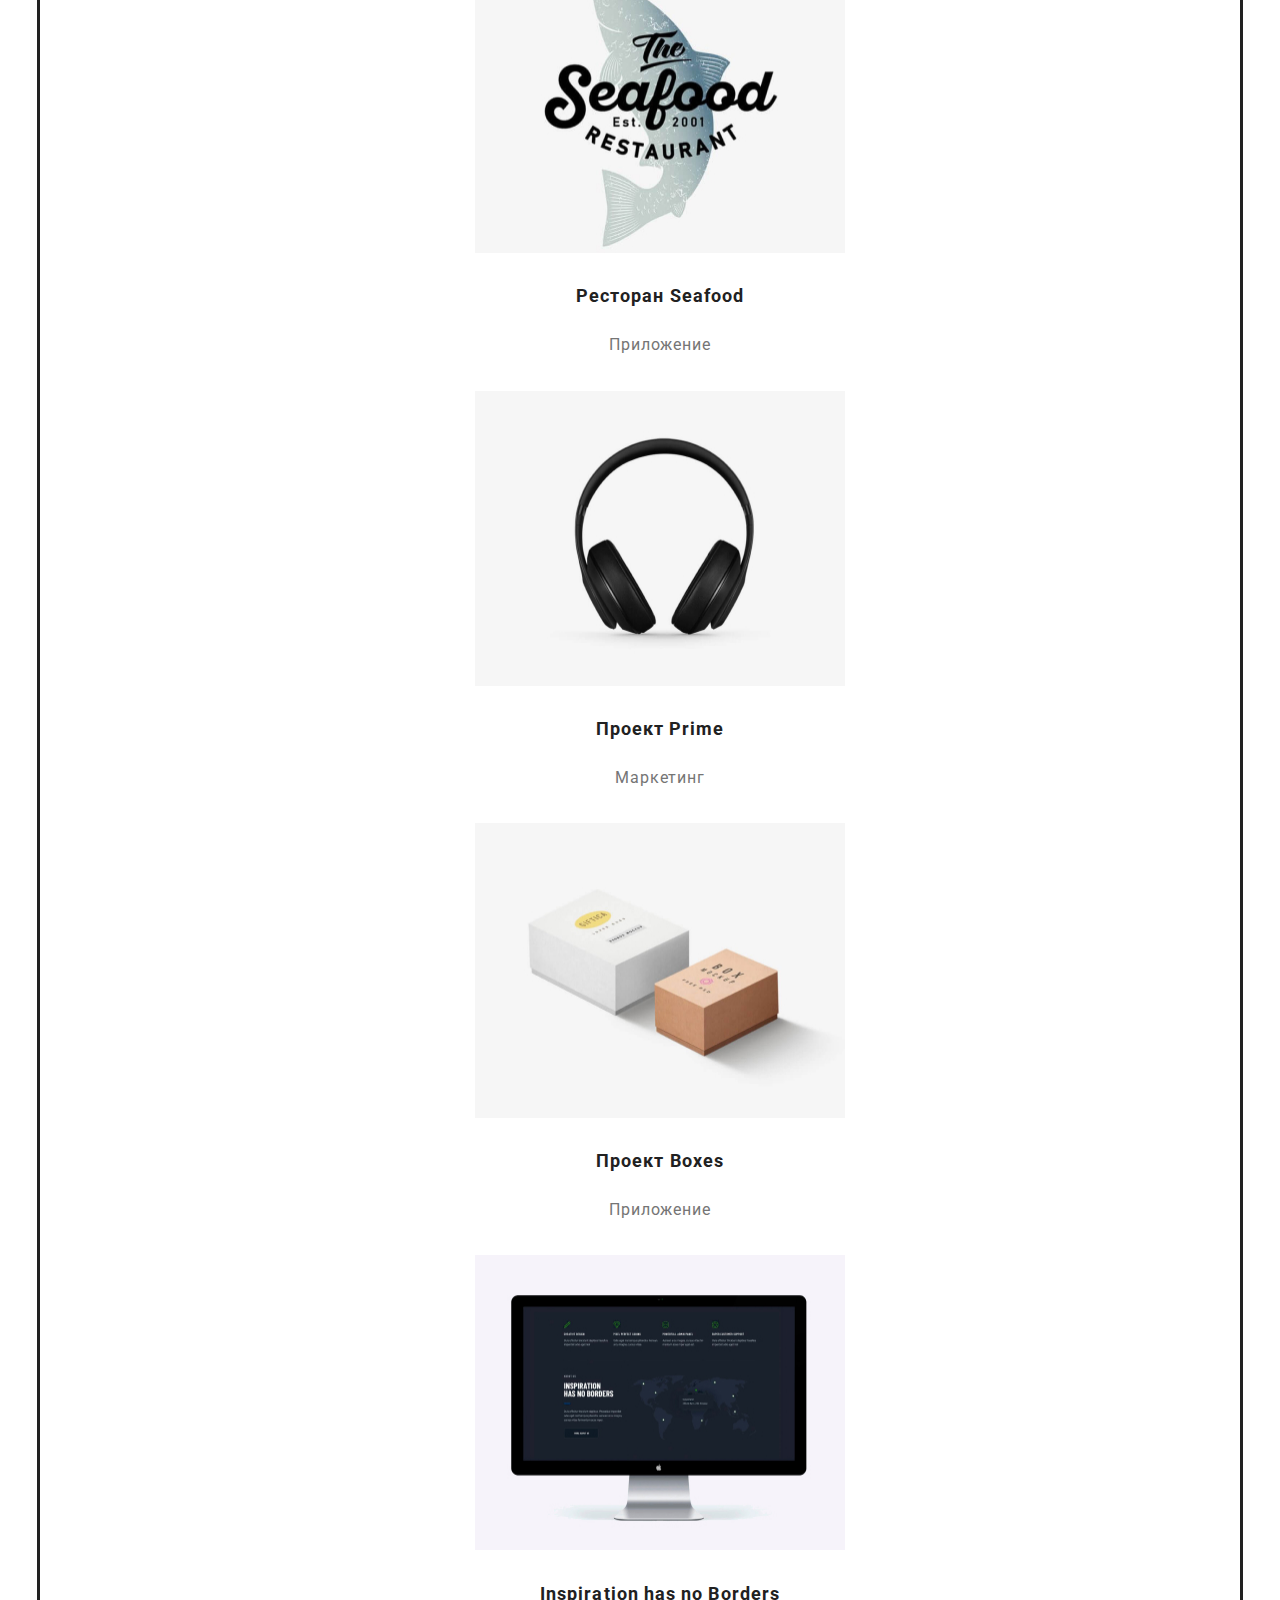
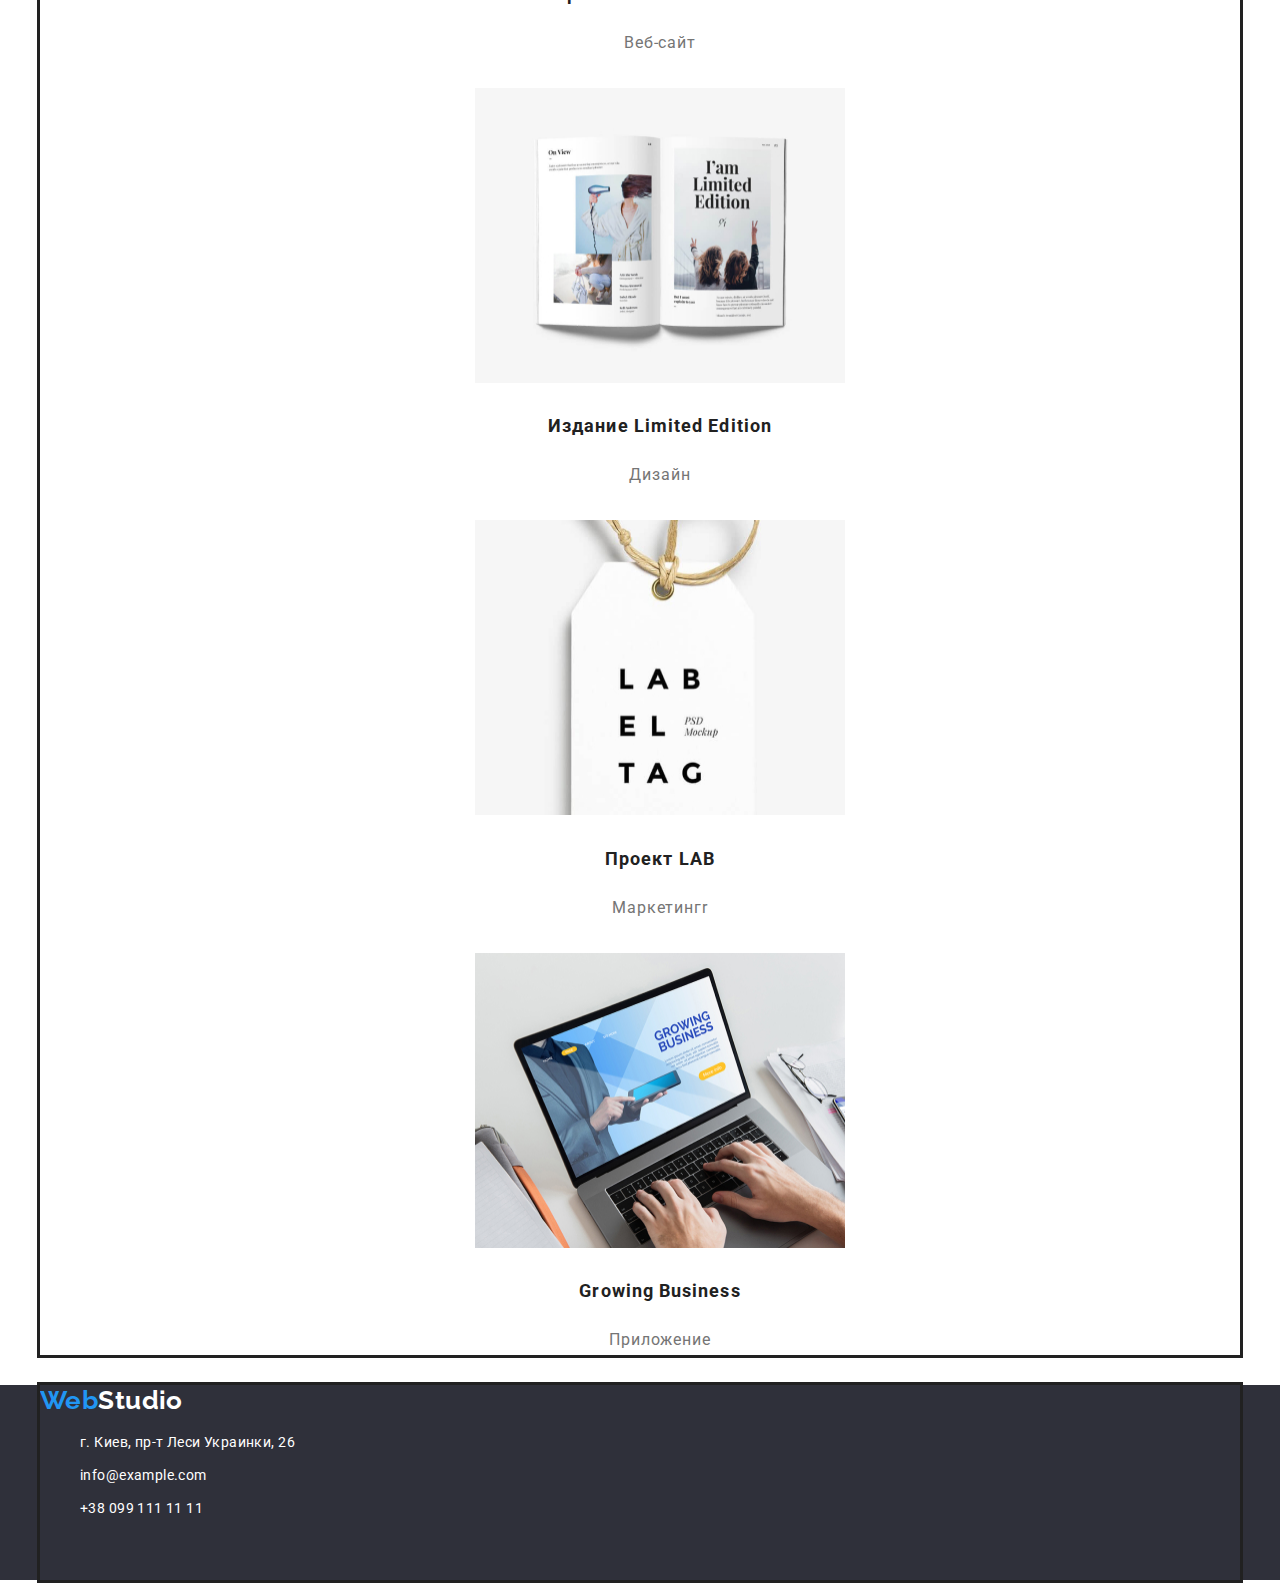
==== commit 4459e9e3: "Работа над геометрией стилей" ====
--- a/portfolio.html
+++ b/portfolio.html
@@ -28,7 +28,7 @@
    </header>
    <main>
      <section>
-       <div>
+       <div class="container">
         <h1 class="title-project">Проекты</h1>
         <ul class="button">
           <li><button class="button secondery" type="button">Все</button></li>
@@ -36,63 +36,63 @@
           <li><button class="button secondery" type="button">Приложения</button></li>
           <li><button class="button secondery" type="button">Дизайн</button></li>
           <li><button class="button secondery" type="button">Маркетинг</button></li>
-          <li>
+          <li class="photo-class">
             <a href="#" class="photo">
               <img src="./img/технокряк.jpg" width="370" height="295" alt="технокряк" />
               <h2 class="projects-title">Технокряк</h2>
               <p class="projects-text">Веб-сайт</p>
             </a>
           </li>
-          <li>
+          <li class="photo-class">
             <a href="#" class="photo">
               <img src="./img/постер.jpg" width="370" height="295" alt="постер" />
               <h2 class="projects-title">Постер New Orlean vs Golden Star</h2>
               <p class="projects-text">Дизайн</p>
             </a>
           </li>
-          <li>
+          <li class="photo-class">
             <a href="#" class="photo">
               <img src="./img/seafood.jpg" width="370" height="295" alt="Ресторан Seafood" />
               <h2 class="projects-title">Ресторан Seafood</h2>
               <p class="projects-text">Приложение</p>
             </a>
           </li>
-          <li>
+          <li class="photo-class">
             <a href="#" class="photo">
               <img src="./img/prime.jpg" width="370" height="295" alt="Проект Prime" />
               <h2 class="projects-title">Проект Prime</h2>
               <p class="projects-text">Маркетинг</p>
             </a>
           </li>
-          <li>
+          <li class="photo-class">
             <a href="#" class="photo">
               <img src="./img/boxes.jpg" width="370" height="295" alt="Проект Boxes" />
               <h2 class="projects-title">Проект Boxes</h2>
               <p class="projects-text">Приложение</p>
             </a>
           </li>
-          <li>
+          <li class="photo-class">
             <a href="#" class="photo">
               <img src="./img/inspiration.jpg" width="370" height="295" alt="Inspiration has no Borders" />
               <h2 class="projects-title">Inspiration has no Borders</h2>
               <p class="projects-text">Веб-сайт</p>
             </a>
           </li>
-          <li>
+          <li class="photo-class">
             <a href="#" class="photo">
               <img src="./img/издание.jpg" width="370" height="295" alt="Издание Limited Edition" />
               <h2 class="projects-title">Издание Limited Edition</h2>
               <p class="projects-text">Дизайн</p>
             </a>
           </li>
-          <li>
+          <li class="photo-class">
             <a href="#" class="photo">
               <img src="./img/lab.jpg" width="370" height="295" alt="Проект LAB" />
               <h2 class="projects-title">Проект LAB</h2>
               <p class="projects-text">Маркетингr</p>
             </a>
           </li>
-          <li>
+          <li class="photo-class">
             <a href="#" class="photo">
               <img src="./img/business.jpg" width="370" height="295" alt="Growing Business" />
               <h2 class="projects-title">Growing Business</h2>
@@ -104,7 +104,7 @@
       </section>
    </main>
    <footer class="footer">
-     <div>
+     <div class="container">
       <a href="#" class="logo">Web<span class="logo-white">Studio</span></a>
       <address>
         <ul>
@@ -112,8 +112,8 @@
             <a href="https://bit.ly/3pXMvUd" target="_blank" rel="noopener noreferrer" class="logo-address">г. Киев, пр-т Леси
               Украинки, 26</a>
           </li>
-          <li><a href="info@example.com" class="logo-address-mail">info@example.com</a></li>
-          <li><a href="tel:380991111111" class="logo-address-mail">+38 099 111 11 11</a></li>
+          <li class="adress-mail"><a href="info@example.com" class="logo-address-mail">info@example.com</a></li>
+          <li class="adress-phone"><a href="tel:380991111111" class="logo-address-mail">+38 099 111 11 11</a></li>
         </ul>
       </address>
      </div>
--- a/css/styles.css
+++ b/css/styles.css
@@ -17,15 +17,23 @@
 font-size: 14px;
 letter-spacing: 0.03em;
 }
+.container {
+    margin-left: auto;
+    margin-right: auto;
+    width: 1200px;
+outline-style: solid;
+
+}
 /* Logo */
 .logo {
     color: var(--accent-color);
     font-family: Raleway, sans-serif;
     font-weight: 700;
     font-size: 26px;
-    line-height: 1,19;
-    text-decoration: none;
-}
+    line-height: 1.19;
+    text-decoration: none;
+}
+
 .logo-black {
     color: var(--title-text-color)
 }
@@ -38,6 +46,8 @@
 
 /* site-nav */
 .auth-nav {
+    margin-top: 0;
+    margin-bottom: 0;
     color: var(--primary-text-color);
     font-weight: 500;
     line-height: 1.14;
@@ -65,8 +75,10 @@
     font-style: normal;
 }
 .site-nav .link {
-    color: var(--accent-color);
-        text-decoration: none;
+    margin: 0;
+    padding: 0;
+    color: var(--accent-color);
+    text-decoration: none;
     font-style: normal;
 }
 
@@ -75,12 +87,15 @@
     
     
 }
-
 /* Hero */
 .hero {
     background-color: var(--background-color);
-}
+    text-align: center;
+    }
 .hero-title {
+    margin-top: 0;
+    margin-bottom: 30px;
+    padding-top: 200px;
     color: var(--primary-white-color);
     font-weight: 900;
     font-size: 44px;
@@ -91,10 +106,20 @@
 }
 
 /* Section */
+.section {
+margin-top: 0;
+margin-bottom: 0;
+}
 .section-team{
+    margin-top: 0;
+    margin-bottom: 0;
     background-color: var(--background-color-alternativ);
 }
 .section-title {
+    margin-top: 0;
+    margin-bottom: 0;
+    padding-top: 94px;
+    padding-bottom: 50px;
     color: var(--title-text-color);
     font-weight: 700;
     font-size: 36px;
@@ -104,24 +129,45 @@
     }
 
 /* Features */
+.features {
+    margin-top: 0;
+    margin-bottom: 0;
+}
 .title {
+    margin-top: 0;
+    margin-bottom: 0;
+    padding-top: 94px;
     color: var(--title-text-color);
     font-weight: 700;
     font-size: 14px;
     line-height: 1.14;
     text-transform: uppercase;
 }
+.photo-team {
+padding-bottom: 94px;
+}
 .title-photo {
+    margin-top: 0;
+    margin-bottom: 0;
+    padding-top: 30px;
+    padding-bottom: 10px;
     font-weight: 500;
     font-size: 16px;
     line-height: 1.19px;
     text-align: center;
 }
 .text {
+    margin-top: 0;
+    margin-bottom: 0;
+    padding-top: 10px;
     color: var(--primary-text-color);
       line-height: 1.71;
 }
 .text-photo {
+    margin-top: 0;
+    margin-bottom: 0;
+    padding-top: 10px;
+    padding-bottom: 30px;
     color: var(--primary-text-color);
      font-size: 16px;
      line-height: 1.19px;
@@ -129,7 +175,11 @@
 }
 /* Examples */
 .work-list .title {
-    color: var(--title-text-color);
+     color: var(--title-text-color);
+}
+.work-list {
+ margin-top: 0;
+ margin-bottom: 0;
 }
 /* Проекты */
 .title-project {
@@ -153,11 +203,16 @@
         text-decoration: none;
         font-style: normal;
     }
+    .photo-class {
+        margin-top: 0;
+        margin-bottom: 30px;
+    }
 /* button */
 .button {
     font-weight: 700;
     font-size: 16px;
     line-height: 1.9;
+    border-radius: 4px;
     align-items: center;
     text-align: center;
     letter-spacing: 0.06em;
@@ -165,6 +220,9 @@
 }
 
 .button.primary {
+    margin-top: 0;
+    margin-bottom: 210px;
+    padding: 10px 32px;
     color: var(--primary-white-color);
     background-color: var(--accent-color);
     
@@ -176,8 +234,9 @@
 }
 
 .button.secondery {
+    margin-top: 0;
+    margin-bottom:50px;
     display: inline-block;
-    border-radius: 4px;
     padding: 6px 22px;
     color: var(--title-text-color);
     background-color: var(--background-color-alternativ);
@@ -191,11 +250,24 @@
 }
 /* Footer */
 .footer {
+    margin-top: 0;
+    margin-bottom: 0;
     background-color: var(--background-color);
     line-height: 24px;
     text-decoration: none;
     font-style: normal;
 }
+.adress {
+   padding-top: 20px;
+}
+.adress-mail {
+    padding-top: 9px;
+    padding-bottom: 9px;
+}
+.adress-phone {
+    padding-top: 0;
+    padding-bottom: 60px;
+}
 .logo-white {
     color: var(--primary-white-color);
 }
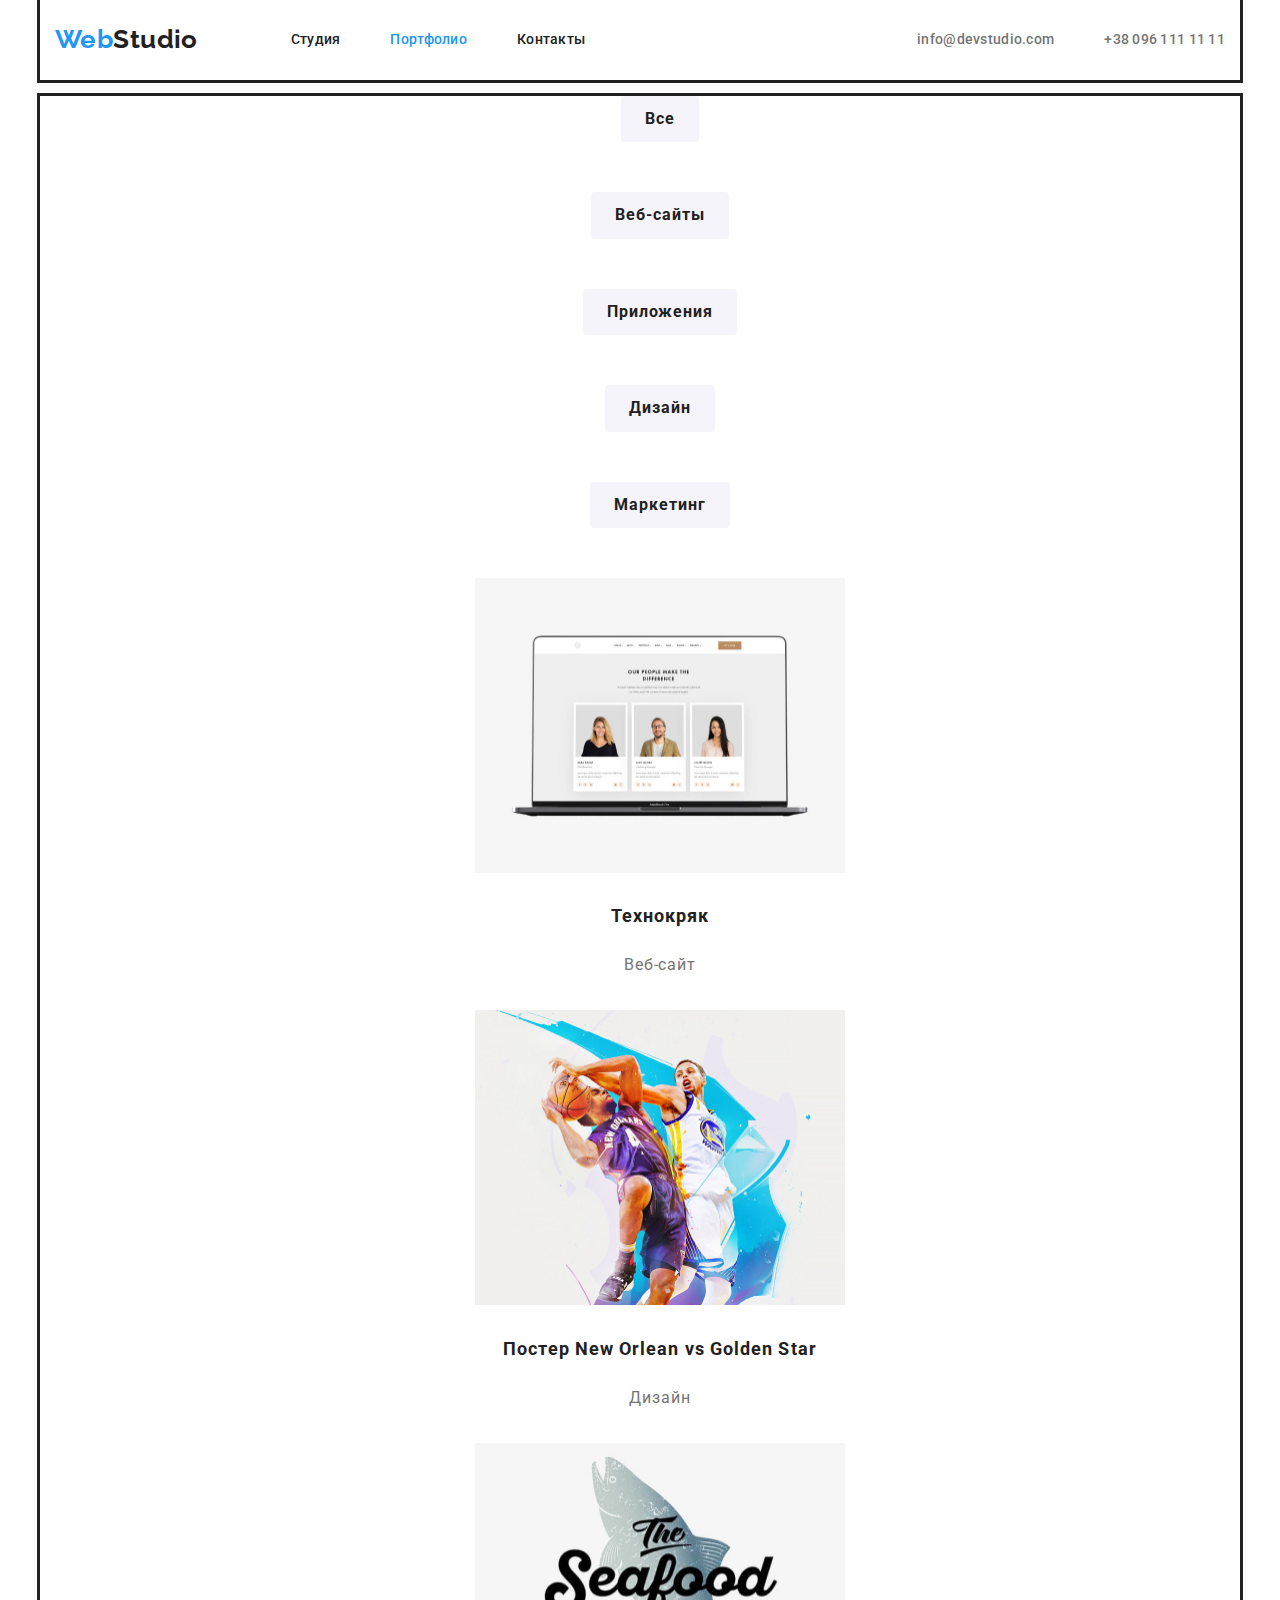
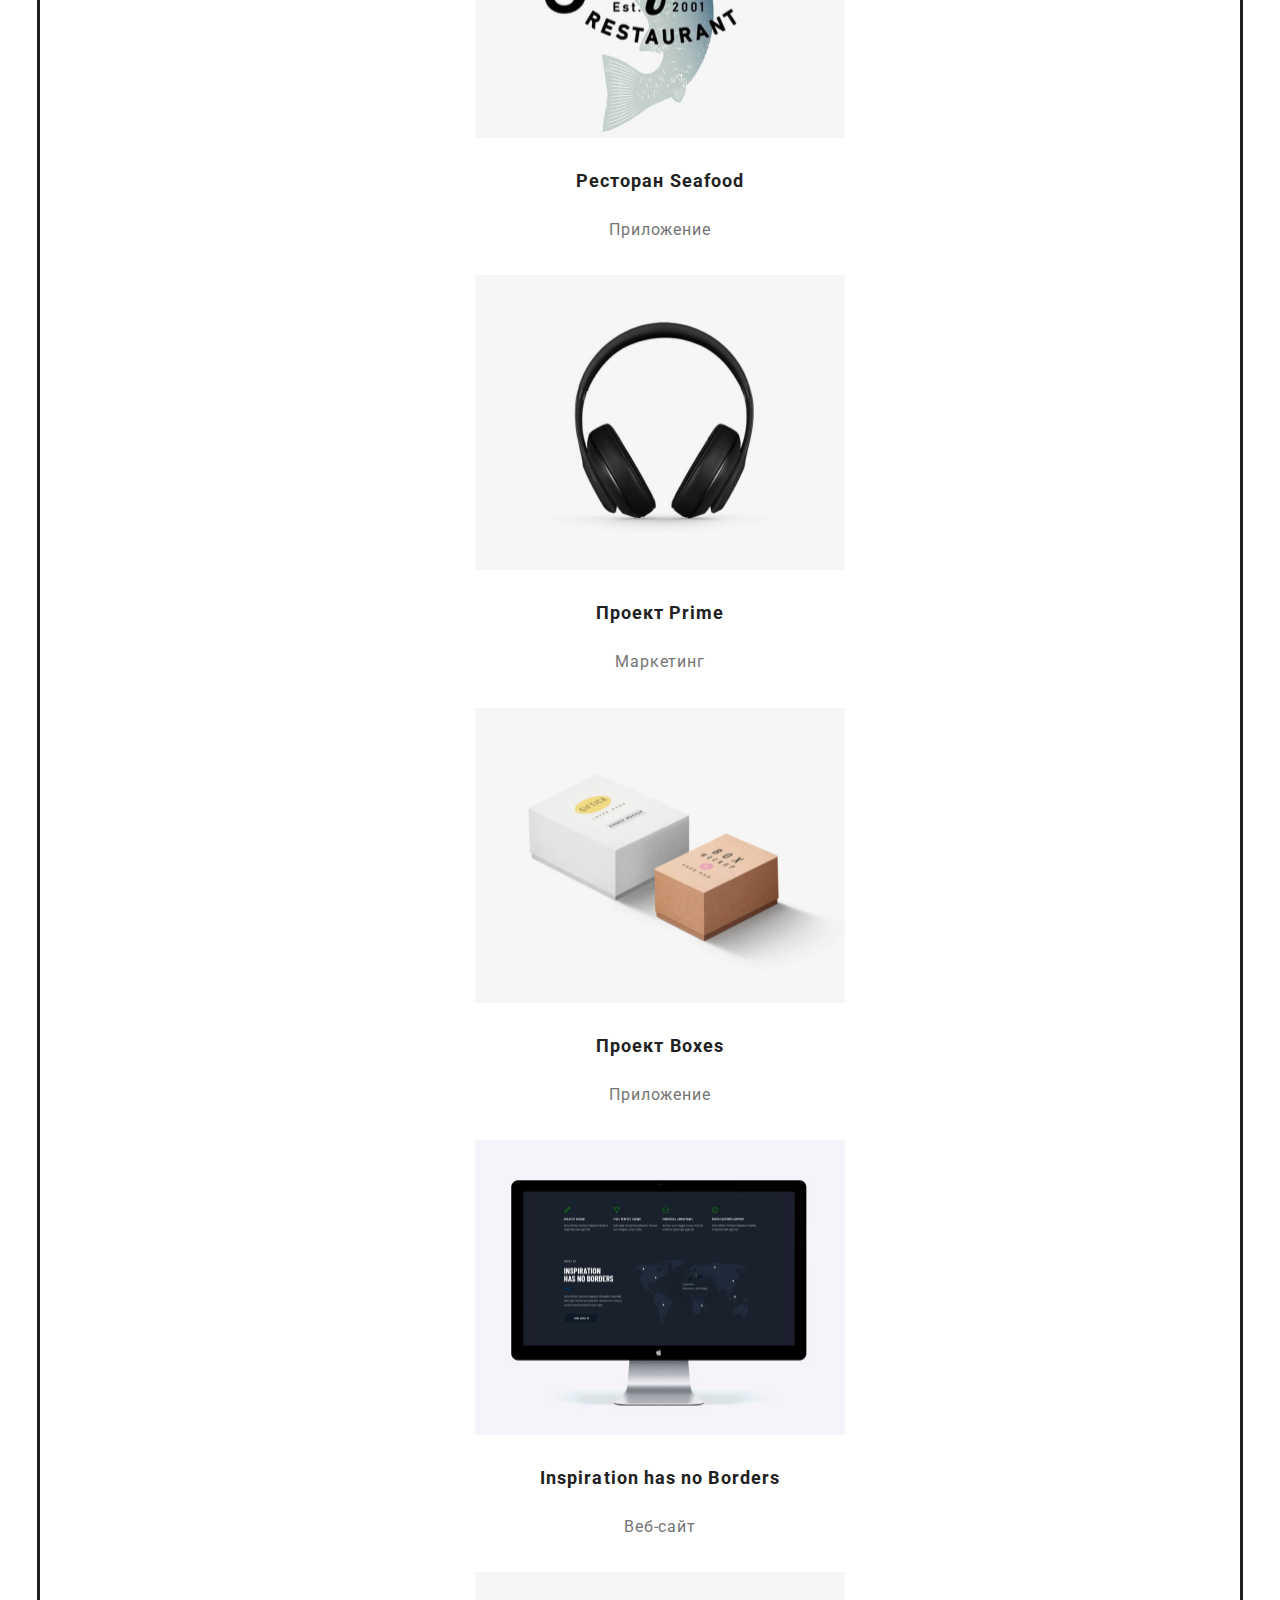
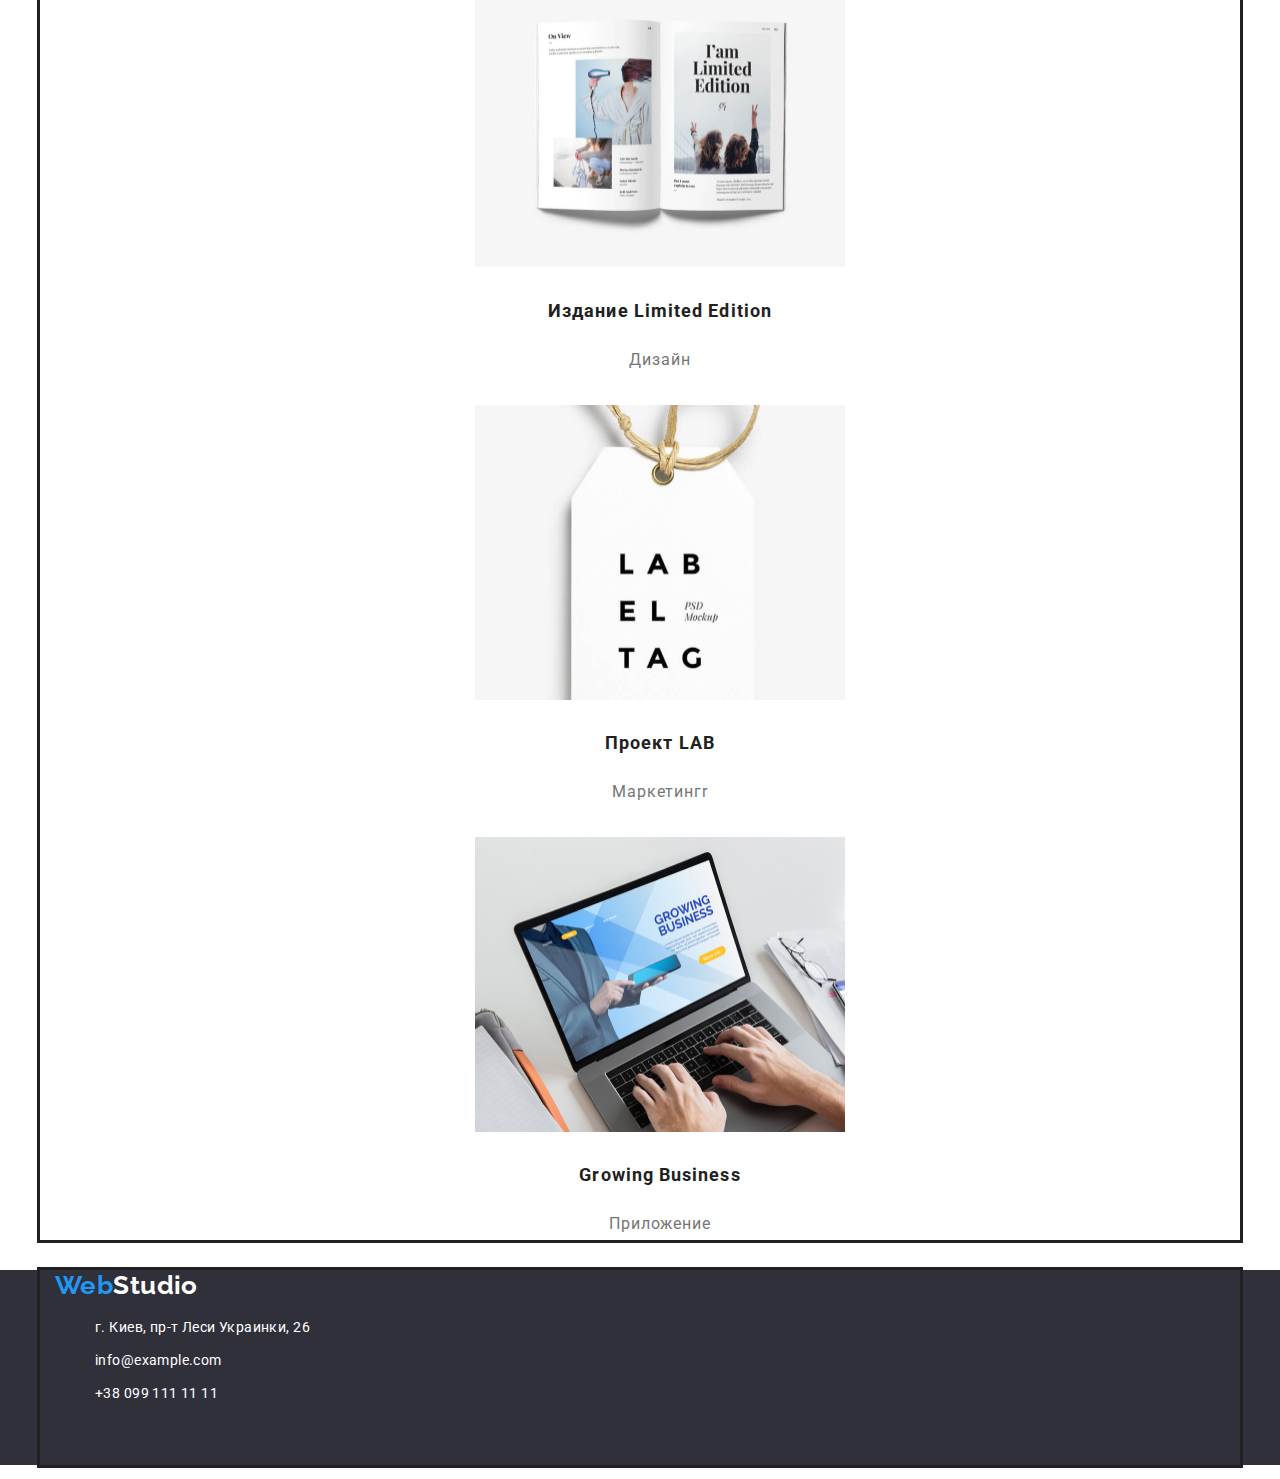
==== commit 99f4ba6d: "Работа над Fleks" ====
--- a/portfolio.html
+++ b/portfolio.html
@@ -11,25 +11,25 @@
   </head>
   <body>
    <header class="page-header">
-    <div class="container">
-      <nav>
-        <a href="#" class="logo">Web<span class="logo-black">Studio</span></a>
+    <div class="container main-nav">
+      <nav class="nav">
+        <a href="#" class="logo first">Web<span class="logo-black">Studio</span></a>
         <ul class="site-nav">
-          <li><a href="./index.html">Студия</a></li>
-          <li><a href="#" class="link current">Портфолио</a></li>
-          <li><a href="#">Контакты</a></li>
+          <li class="item"><a href="./index.html">Студия</a></li>
+          <li class="item"><a href="#" class="link current">Портфолио</a></li>
+          <li class="item"><a href="#">Контакты</a></li>
         </ul>
       </nav>
       <ul class="auth-nav">
-        <li><a href="email:info@devstdio.com" class="auth-nav-mail">info@devstudio.com</a></li>
-        <li><a href="tel:380961111111" class="auth-nav-mail"></a>+38 096 111 11 11</li>
+        <li class="item"><a href="email:info@devstdio.com" class="auth-nav-mail">info@devstudio.com</a></li>
+        <li class="item"><a href="tel:380961111111" class="auth-nav-mail"></a>+38 096 111 11 11</li>
       </ul>
     </div>
    </header>
    <main>
      <section>
        <div class="container">
-        <h1 class="title-project">Проекты</h1>
+        <h1 class="title-project name">Проекты</h1>
         <ul class="button">
           <li><button class="button secondery" type="button">Все</button></li>
           <li><button class="button secondery" type="button">Веб-сайты</button></li>
--- a/css/styles.css
+++ b/css/styles.css
@@ -21,11 +21,23 @@
     margin-left: auto;
     margin-right: auto;
     width: 1200px;
+    padding-left: 15px;
+    padding-right: 15px;
 outline-style: solid;
 
+}
+/* Main-nav */
+.main-nav {
+    display: flex;
+    align-items: center;
+    
+}
+.nav {
+    display: flex;
 }
 /* Logo */
 .logo {
+    display: block;
     color: var(--accent-color);
     font-family: Raleway, sans-serif;
     font-weight: 700;
@@ -33,6 +45,11 @@
     line-height: 1.19;
     text-decoration: none;
 }
+.first {
+   padding-top: 24px;
+   padding-bottom: 25px;
+   
+}
 
 .logo-black {
     color: var(--title-text-color)
@@ -44,16 +61,24 @@
     list-style: none;
 }
 
-/* site-nav */
+/* auth-nav */
 .auth-nav {
-    margin-top: 0;
-    margin-bottom: 0;
+    display: flex;
+    margin-top: 0;
+    margin-bottom: 0;
+    margin-left: auto;
+    padding-top: 32px;
+    padding-bottom: 32px;
+
     color: var(--primary-text-color);
     font-weight: 500;
     line-height: 1.14;
     text-decoration: none;
     letter-spacing: 0.02em;
 }
+.auth-nav .item + .item{
+    margin-left: 50px;
+    }
 .auth-nav:hover {
     color: var(--accent-color);
 }
@@ -65,7 +90,24 @@
 .auth-nav-mail:hover {
     color: var(--accent-color);
 }
+/* site-nav */
+.site-nav {
+display: flex;
+margin-top: 0;
+margin-bottom: 0;
+padding-left: 93px;
+}
+.site-nav .item {
+    margin-right: 50px;
+}
+.site-nav .item:last-child {
+margin-right: 0;
+}
 .site-nav a {
+    display: block;
+    padding-top: 32px;
+    padding-bottom: 32px;
+
     color: var(--title-text-color);
     font-weight: 500;
     font-size: 14px;
@@ -75,14 +117,20 @@
     font-style: normal;
 }
 .site-nav .link {
-    margin: 0;
-    padding: 0;
+   
+    margin-top: 0;
+    margin-bottom: 0;
+
     color: var(--accent-color);
     text-decoration: none;
     font-style: normal;
 }
 
 .site-nav .link.current {
+    display: block;
+    padding-top: 32px;
+    padding-bottom: 32px;
+
     color: var(--accent-color);
     
     
@@ -96,6 +144,7 @@
     margin-top: 0;
     margin-bottom: 30px;
     padding-top: 200px;
+
     color: var(--primary-white-color);
     font-weight: 900;
     font-size: 44px;
@@ -104,7 +153,9 @@
     letter-spacing: 0.06em;
     text-transform: uppercase;
 }
-
+.name{
+    display: none;
+}
 /* Section */
 .section {
 margin-top: 0;
@@ -120,6 +171,7 @@
     margin-bottom: 0;
     padding-top: 94px;
     padding-bottom: 50px;
+
     color: var(--title-text-color);
     font-weight: 700;
     font-size: 36px;
@@ -127,9 +179,21 @@
     text-align: center;
     letter-spacing: 0.03em;
     }
-
+.imag {
+    display: block;
+    display: flex;
+    margin-top: 0;
+    margin-bottom: 0;
+}
+.imag .work {
+    margin-right: 30px;
+}
+.imag .work:last-child{
+    margin-right:0;
+}
 /* Features */
 .features {
+    display: flex;
     margin-top: 0;
     margin-bottom: 0;
 }
@@ -137,6 +201,7 @@
     margin-top: 0;
     margin-bottom: 0;
     padding-top: 94px;
+    
     color: var(--title-text-color);
     font-weight: 700;
     font-size: 14px;
@@ -144,13 +209,23 @@
     text-transform: uppercase;
 }
 .photo-team {
-padding-bottom: 94px;
+    margin-top: 0;
+    margin-bottom: 0;
+    padding-bottom: 94px;
+   
+}
+.optional {
+    margin-top: 0;
+    margin-bottom: 0;
+    background-color: var(--primary-white-color);
+
 }
 .title-photo {
     margin-top: 0;
     margin-bottom: 0;
     padding-top: 30px;
     padding-bottom: 10px;
+
     font-weight: 500;
     font-size: 16px;
     line-height: 1.19px;
@@ -160,6 +235,7 @@
     margin-top: 0;
     margin-bottom: 0;
     padding-top: 10px;
+
     color: var(--primary-text-color);
       line-height: 1.71;
 }
@@ -168,6 +244,7 @@
     margin-bottom: 0;
     padding-top: 10px;
     padding-bottom: 30px;
+
     color: var(--primary-text-color);
      font-size: 16px;
      line-height: 1.19px;
@@ -178,8 +255,12 @@
      color: var(--title-text-color);
 }
 .work-list {
- margin-top: 0;
- margin-bottom: 0;
+    display: flex;
+    margin-top: 0;
+    margin-bottom: 0;
+}
+.work-list .photo-team {
+    margin-right: 30px;
 }
 /* Проекты */
 .title-project {
@@ -223,6 +304,7 @@
     margin-top: 0;
     margin-bottom: 210px;
     padding: 10px 32px;
+
     color: var(--primary-white-color);
     background-color: var(--accent-color);
     
@@ -234,10 +316,11 @@
 }
 
 .button.secondery {
+    display: inline-block;
     margin-top: 0;
     margin-bottom:50px;
-    display: inline-block;
     padding: 6px 22px;
+
     color: var(--title-text-color);
     background-color: var(--background-color-alternativ);
     
@@ -252,6 +335,7 @@
 .footer {
     margin-top: 0;
     margin-bottom: 0;
+
     background-color: var(--background-color);
     line-height: 24px;
     text-decoration: none;
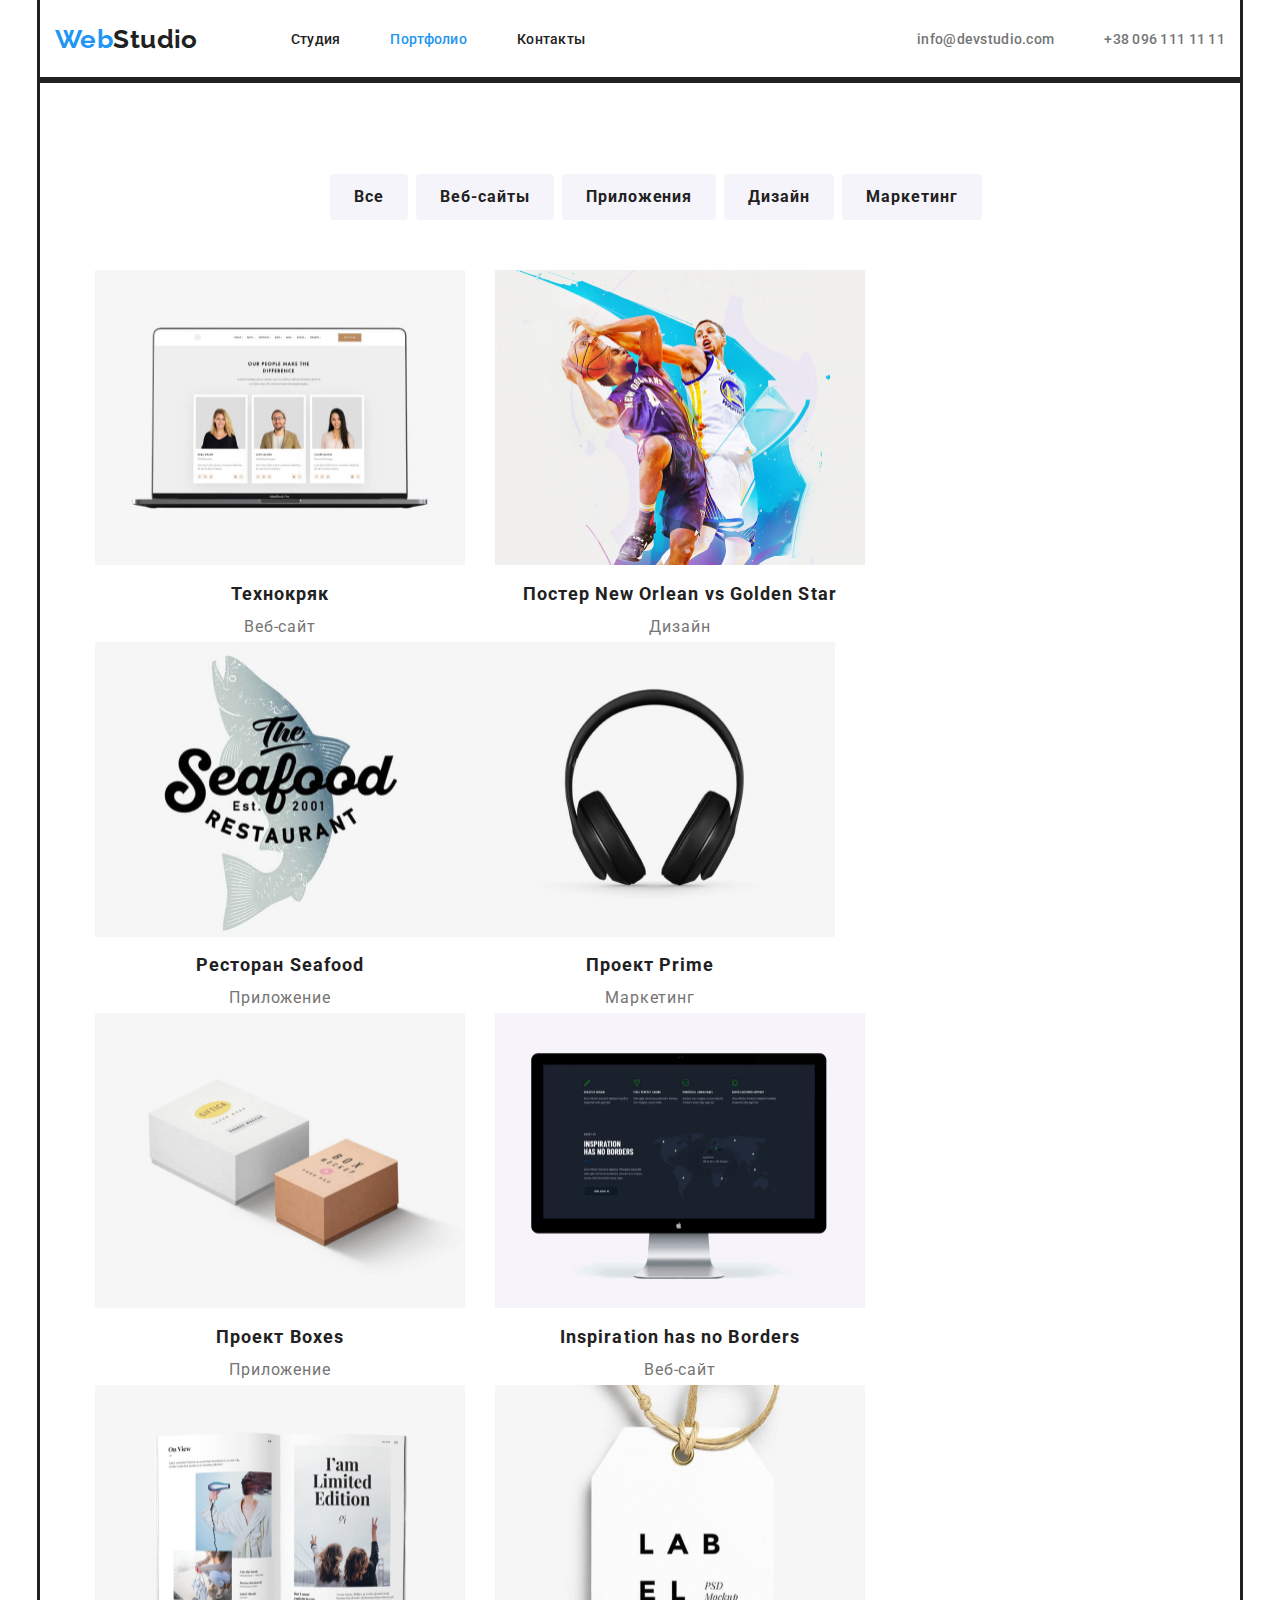
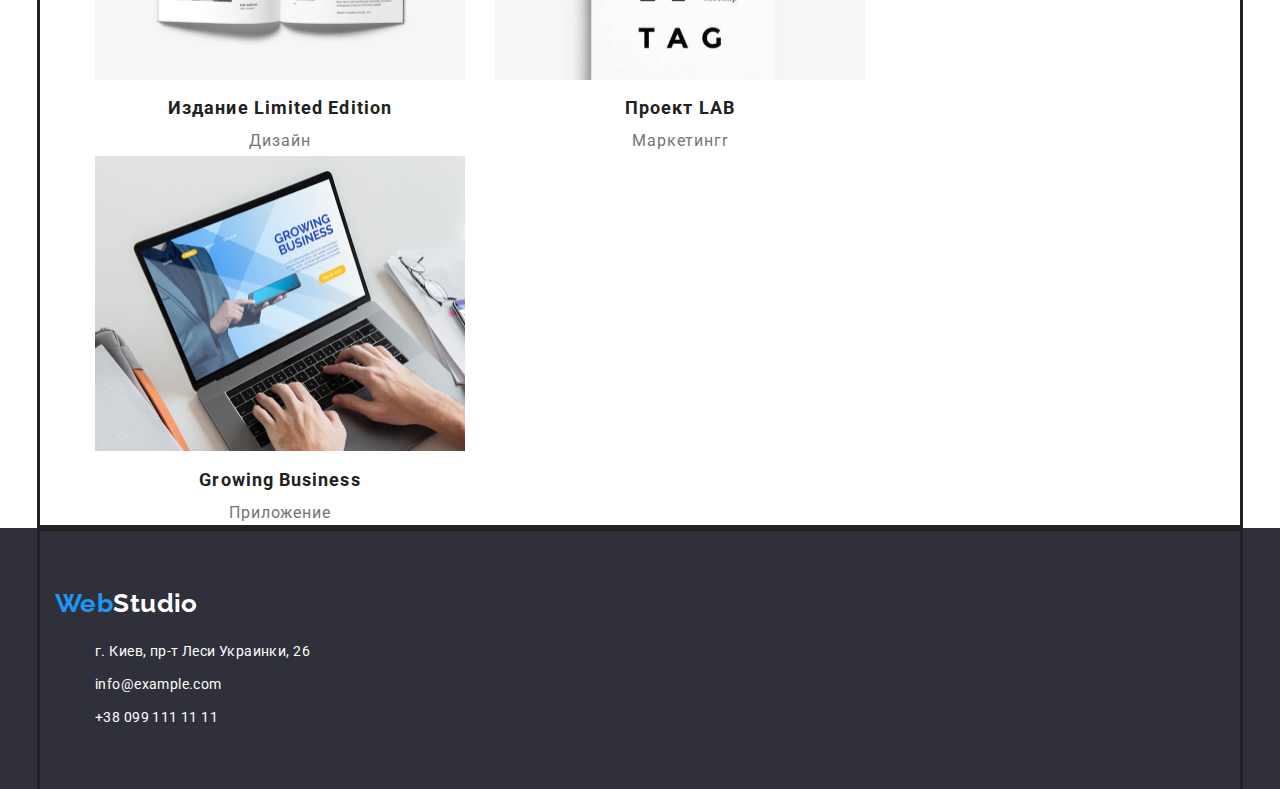
==== commit 8560fea3: "ДЗ 3" ====
--- a/portfolio.html
+++ b/portfolio.html
@@ -13,7 +13,7 @@
    <header class="page-header">
     <div class="container main-nav">
       <nav class="nav">
-        <a href="#" class="logo first">Web<span class="logo-black">Studio</span></a>
+        <a href="#" class="logo first class="img-photo"">Web<span class="logo-black">Studio</span></a>
         <ul class="site-nav">
           <li class="item"><a href="./index.html">Студия</a></li>
           <li class="item"><a href="#" class="link current">Портфолио</a></li>
@@ -31,84 +31,106 @@
        <div class="container">
         <h1 class="title-project name">Проекты</h1>
         <ul class="button">
-          <li><button class="button secondery" type="button">Все</button></li>
-          <li><button class="button secondery" type="button">Веб-сайты</button></li>
-          <li><button class="button secondery" type="button">Приложения</button></li>
-          <li><button class="button secondery" type="button">Дизайн</button></li>
-          <li><button class="button secondery" type="button">Маркетинг</button></li>
-          <li class="photo-class">
-            <a href="#" class="photo">
-              <img src="./img/технокряк.jpg" width="370" height="295" alt="технокряк" />
-              <h2 class="projects-title">Технокряк</h2>
-              <p class="projects-text">Веб-сайт</p>
-            </a>
-          </li>
-          <li class="photo-class">
-            <a href="#" class="photo">
-              <img src="./img/постер.jpg" width="370" height="295" alt="постер" />
-              <h2 class="projects-title">Постер New Orlean vs Golden Star</h2>
-              <p class="projects-text">Дизайн</p>
-            </a>
-          </li>
-          <li class="photo-class">
-            <a href="#" class="photo">
-              <img src="./img/seafood.jpg" width="370" height="295" alt="Ресторан Seafood" />
-              <h2 class="projects-title">Ресторан Seafood</h2>
-              <p class="projects-text">Приложение</p>
-            </a>
-          </li>
-          <li class="photo-class">
-            <a href="#" class="photo">
-              <img src="./img/prime.jpg" width="370" height="295" alt="Проект Prime" />
-              <h2 class="projects-title">Проект Prime</h2>
-              <p class="projects-text">Маркетинг</p>
-            </a>
-          </li>
-          <li class="photo-class">
-            <a href="#" class="photo">
-              <img src="./img/boxes.jpg" width="370" height="295" alt="Проект Boxes" />
-              <h2 class="projects-title">Проект Boxes</h2>
-              <p class="projects-text">Приложение</p>
-            </a>
-          </li>
-          <li class="photo-class">
-            <a href="#" class="photo">
-              <img src="./img/inspiration.jpg" width="370" height="295" alt="Inspiration has no Borders" />
-              <h2 class="projects-title">Inspiration has no Borders</h2>
-              <p class="projects-text">Веб-сайт</p>
-            </a>
-          </li>
-          <li class="photo-class">
-            <a href="#" class="photo">
-              <img src="./img/издание.jpg" width="370" height="295" alt="Издание Limited Edition" />
-              <h2 class="projects-title">Издание Limited Edition</h2>
-              <p class="projects-text">Дизайн</p>
-            </a>
-          </li>
-          <li class="photo-class">
-            <a href="#" class="photo">
-              <img src="./img/lab.jpg" width="370" height="295" alt="Проект LAB" />
-              <h2 class="projects-title">Проект LAB</h2>
-              <p class="projects-text">Маркетингr</p>
-            </a>
-          </li>
-          <li class="photo-class">
-            <a href="#" class="photo">
-              <img src="./img/business.jpg" width="370" height="295" alt="Growing Business" />
-              <h2 class="projects-title">Growing Business</h2>
-              <p class="projects-text">Приложение</p>
-            </a>
-          </li>
-        </ul>
+          <div class="btn">
+            <li><button class="button secondery" type="button">Все</button></li>
+            <li><button class="button secondery" type="button">Веб-сайты</button></li>
+            <li><button class="button secondery" type="button">Приложения</button></li>
+            <li><button class="button secondery" type="button">Дизайн</button></li>
+            <li><button class="button secondery" type="button">Маркетинг</button></li>
+          </div>
+         <div class="projects">
+            <li class="photo-class">
+              <a href="#" class="photo">
+                <img src="./img/технокряк.jpg" class="project-photo" width="370" height="295" alt="технокряк" />
+                <div class="optional">
+                  <h2 class="projects-title">Технокряк</h2>
+                  <p class="projects-text">Веб-сайт</p>
+                </div>
+              </a>
+            </li>
+            <li class="photo-class">
+              <a href="#" class="photo">
+                <img src="./img/постер.jpg" class="project-photo" width="370" height="295" alt="постер" />
+                <div class="optional">
+                  <h2 class="projects-title">Постер New Orlean vs Golden Star</h2>
+                  <p class="projects-text">Дизайн</p>
+                </div>
+              </a>
+            </li>
+            <li class="photo-class">
+              <a href="#" class="photo">
+                <img src="./img/seafood.jpg" class="project-photo" width="370" height="295" alt="Ресторан Seafood" />
+                <div class="optional">
+                  <h2 class="projects-title">Ресторан Seafood</h2>
+                  <p class="projects-text">Приложение</p>
+                </div>
+              </a>
+            </li>
+            <li class="photo-class">
+              <a href="#" class="photo">
+                <img src="./img/prime.jpg" class="project-photo" width="370" height="295" alt="Проект Prime" />
+                <div class="optional">
+                  <h2 class="projects-title">Проект Prime</h2>
+                  <p class="projects-text">Маркетинг</p>
+                </div>
+              </a>
+            </li>
+            <li class="photo-class">
+              <a href="#" class="photo">
+                <img src="./img/boxes.jpg" class="project-photo" width="370" height="295" alt="Проект Boxes" />
+                <div class="optional">
+                  <h2 class="projects-title">Проект Boxes</h2>
+                  <p class="projects-text">Приложение</p>
+                </div>
+              </a>
+            </li>
+            <li class="photo-class">
+              <a href="#" class="photo">
+                <img src="./img/inspiration.jpg" class="project-photo" width="370" height="295" alt="Inspiration has no Borders" />
+                <div class="optional">
+                  <h2 class="projects-title">Inspiration has no Borders</h2>
+                  <p class="projects-text">Веб-сайт</p>
+                </div>
+              </a>
+            </li>
+            <li class="photo-class">
+              <a href="#" class="photo">
+                <img src="./img/издание.jpg" class="project-photo" width="370" height="295" alt="Издание Limited Edition" />
+                <div class="optional" class="optional">
+                  <h2 class="projects-title">Издание Limited Edition</h2>
+                  <p class="projects-text">Дизайн</p>
+                </div>
+              </a>
+            </li>
+            <li class="photo-class">
+              <a href="#" class="photo">
+                <img src="./img/lab.jpg" class="project-photo" width="370" height="295" alt="Проект LAB" />
+                <div class="optional">
+                  <h2 class="projects-title">Проект LAB</h2>
+                  <p class="projects-text">Маркетингr</p>
+                </div>
+              </a>
+            </li>
+            <li class="photo-class">
+              <a href="#" class="photo">
+                <img src="./img/business.jpg" class="project-photo" width="370" height="295" alt="Growing Business" />
+                <div class="optional">
+                  <h2 class="projects-title">Growing Business</h2>
+                  <p class="projects-text">Приложение</p>
+                </div>
+              </a>
+            </li>
+            </ul>
+         </div>
        </div>
       </section>
    </main>
    <footer class="footer">
      <div class="container">
-      <a href="#" class="logo">Web<span class="logo-white">Studio</span></a>
+      <a href="#" class="logo second">Web<span class="logo-white">Studio</span></a>
       <address>
         <ul>
-          <li>
+          <li class="adress">
             <a href="https://bit.ly/3pXMvUd" target="_blank" rel="noopener noreferrer" class="logo-address">г. Киев, пр-т Леси
               Украинки, 26</a>
           </li>
--- a/css/styles.css
+++ b/css/styles.css
@@ -50,6 +50,9 @@
    padding-bottom: 25px;
    
 }
+.second {
+    padding-top: 60px;
+   }
 
 .logo-black {
     color: var(--title-text-color)
@@ -59,6 +62,8 @@
 }
 ul {
     list-style: none;
+    margin-top: 0;
+    margin-bottom: 0;
 }
 
 /* auth-nav */
@@ -213,6 +218,14 @@
     margin-bottom: 0;
     padding-bottom: 94px;
    
+}.work-list .photo-team:last-child{
+    margin-right: 0;
+}
+.img-photo {
+    display: block;
+    margin-top: 0;
+    margin-bottom: 0;
+
 }
 .optional {
     margin-top: 0;
@@ -235,6 +248,7 @@
     margin-top: 0;
     margin-bottom: 0;
     padding-top: 10px;
+    width: 270px;
 
     color: var(--primary-text-color);
       line-height: 1.71;
@@ -246,9 +260,9 @@
     padding-bottom: 30px;
 
     color: var(--primary-text-color);
-     font-size: 16px;
-     line-height: 1.19px;
-     text-align: center;
+    font-size: 16px;
+    line-height: 1.19px;
+    text-align: center;
 }
 /* Examples */
 .work-list .title {
@@ -263,10 +277,30 @@
     margin-right: 30px;
 }
 /* Проекты */
+.projects {
+    display: flex;
+    flex-wrap: wrap;
+    
+}
+.photo-class {
+    width: 370px;
+    margin-right: 30px;
+}
+.photo-class:nth-child(3n) {
+    margin-right: 0;
+}
+.project-photo {
+    margin-right: 30px;
+}
+.project-photo:nth-child(3n) {
+    margin-right: 0;
+}
 .title-project {
     color: var(--title-text-color);
 }
 .projects-title {
+    margin-top: 0;
+    margin-bottom: 0;
     color: var(--title-text-color);
     font-weight: 700;
     font-size: 18px;
@@ -275,6 +309,8 @@
     letter-spacing: 0.06em;
 }
 .projects-text {
+    margin-top: 0;
+    margin-bottom: 0;
     color: var(--primary-text-color);
     font-weight: 400;
     font-size: 16px;
@@ -284,10 +320,7 @@
         text-decoration: none;
         font-style: normal;
     }
-    .photo-class {
-        margin-top: 0;
-        margin-bottom: 30px;
-    }
+  
 /* button */
 .button {
     font-weight: 700;
@@ -319,8 +352,8 @@
     display: inline-block;
     margin-top: 0;
     margin-bottom:50px;
+    margin-right: 8px;
     padding: 6px 22px;
-
     color: var(--title-text-color);
     background-color: var(--background-color-alternativ);
     
@@ -331,6 +364,13 @@
 color: var(--primary-white-color);
 background-color: var(--accent-color);
 }
+.btn {
+    display: inline-block;
+    justify-content: center;
+    display: flex;
+    padding-top: 94px;
+    
+}
 /* Footer */
 .footer {
     margin-top: 0;
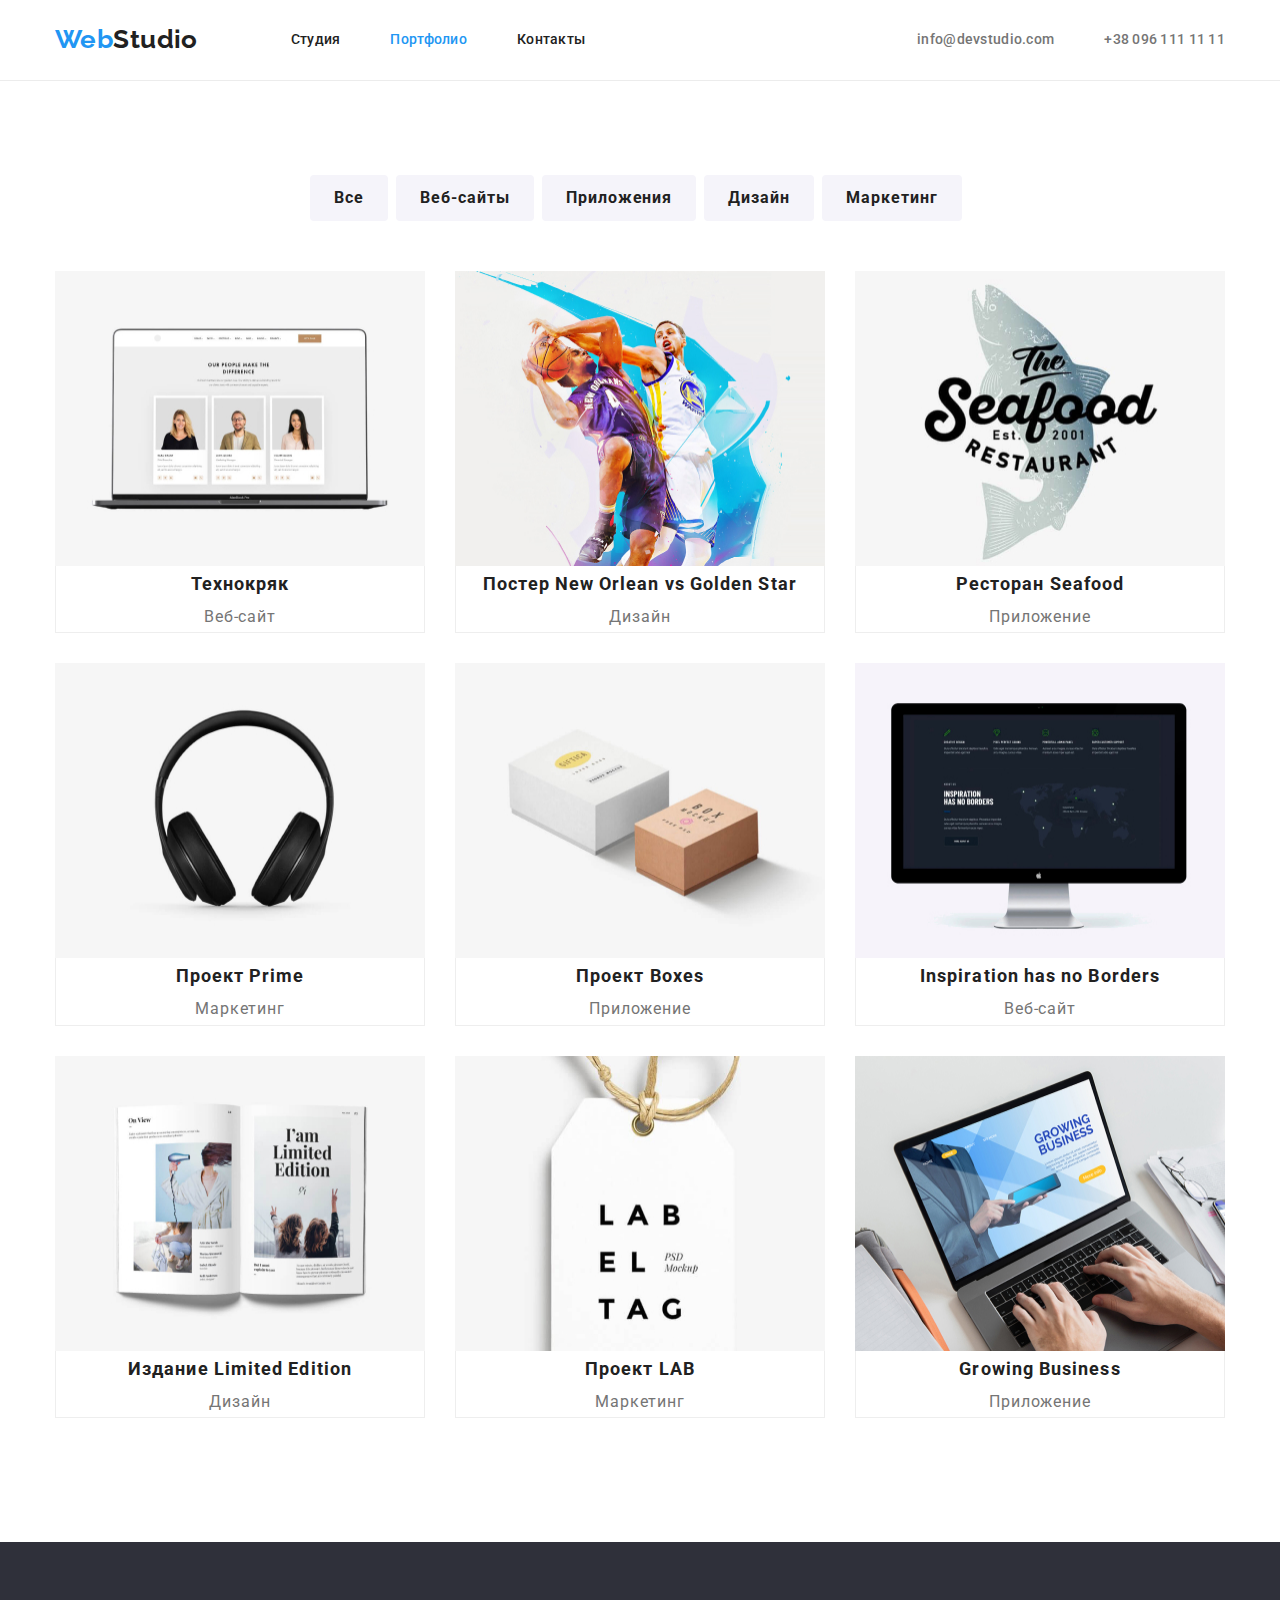
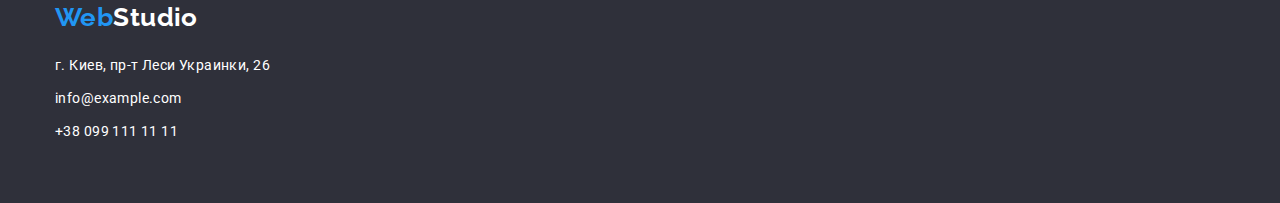
==== commit 0bd4099d: "Завершение ДЗ 3" ====
--- a/portfolio.html
+++ b/portfolio.html
@@ -107,7 +107,7 @@
                 <img src="./img/lab.jpg" class="project-photo" width="370" height="295" alt="Проект LAB" />
                 <div class="optional">
                   <h2 class="projects-title">Проект LAB</h2>
-                  <p class="projects-text">Маркетингr</p>
+                  <p class="projects-text">Маркетинг</p>
                 </div>
               </a>
             </li>
--- a/css/styles.css
+++ b/css/styles.css
@@ -6,6 +6,8 @@
    --background-color: #2F303A;
    --background-color-alternativ: #F5F4FA;
    --accent-text-color: #188ce8;
+   --line-color: #ECECEC;
+   --line-color-second: #EEEEEE;
 }
 
 
@@ -23,10 +25,17 @@
     width: 1200px;
     padding-left: 15px;
     padding-right: 15px;
-outline-style: solid;
+}
+*,
+*::before,
+*::after{
+box-sizing: border-box;
 
 }
 /* Main-nav */
+.page-header {
+   border-bottom: 1px var(--line-color) solid;
+}
 .main-nav {
     display: flex;
     align-items: center;
@@ -52,6 +61,7 @@
 }
 .second {
     padding-top: 60px;
+    
    }
 
 .logo-black {
@@ -64,6 +74,7 @@
     list-style: none;
     margin-top: 0;
     margin-bottom: 0;
+    padding-left: 0;
 }
 
 /* auth-nav */
@@ -230,6 +241,9 @@
 .optional {
     margin-top: 0;
     margin-bottom: 0;
+    border-right: 1px var(--line-color-second) solid;
+    border-bottom: 1px var(--line-color-second) solid;
+    border-left: 1px var(--line-color-second) solid;
     background-color: var(--primary-white-color);
 
 }
@@ -280,16 +294,19 @@
 .projects {
     display: flex;
     flex-wrap: wrap;
+    padding-bottom: 94px;
     
 }
 .photo-class {
     width: 370px;
     margin-right: 30px;
+    padding-bottom: 30px;
 }
 .photo-class:nth-child(3n) {
     margin-right: 0;
 }
 .project-photo {
+    display: block;
     margin-right: 30px;
 }
 .project-photo:nth-child(3n) {
@@ -383,7 +400,8 @@
 }
 .adress {
    padding-top: 20px;
-}
+  }
+
 .adress-mail {
     padding-top: 9px;
     padding-bottom: 9px;
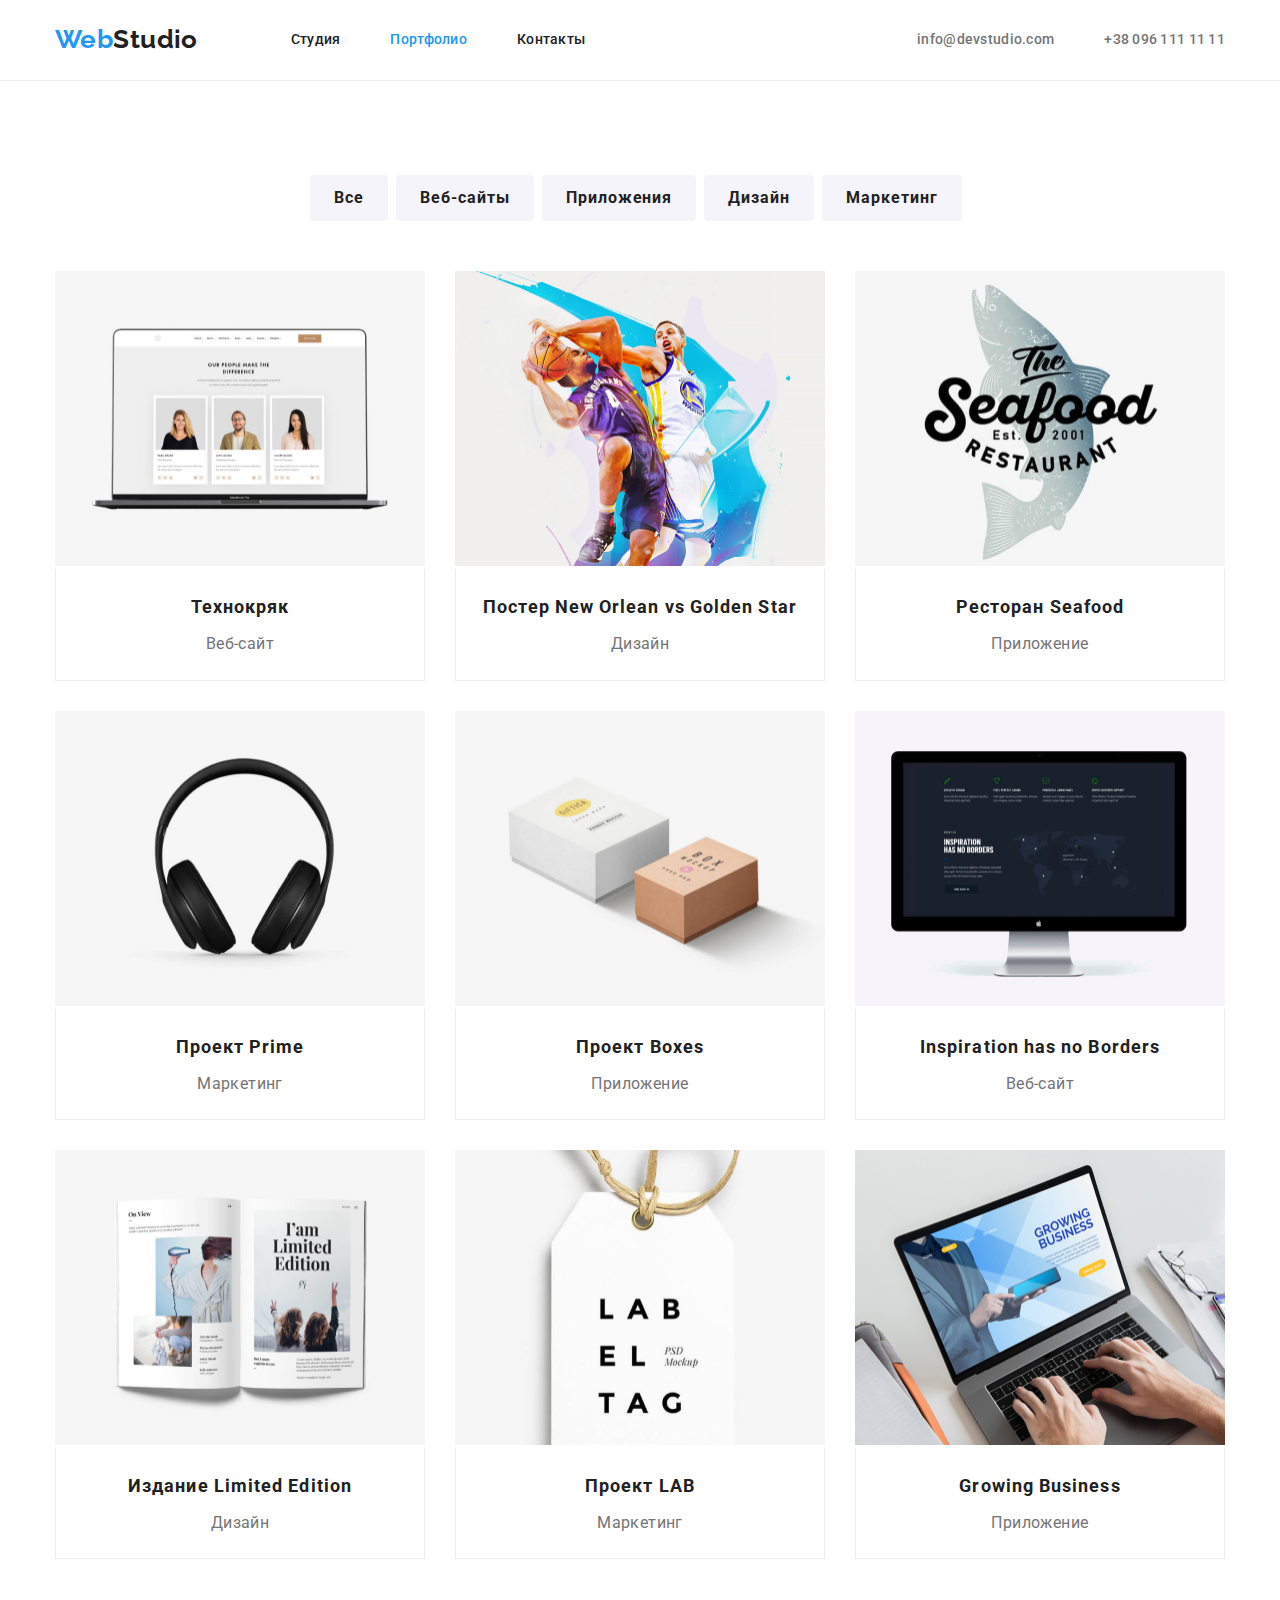
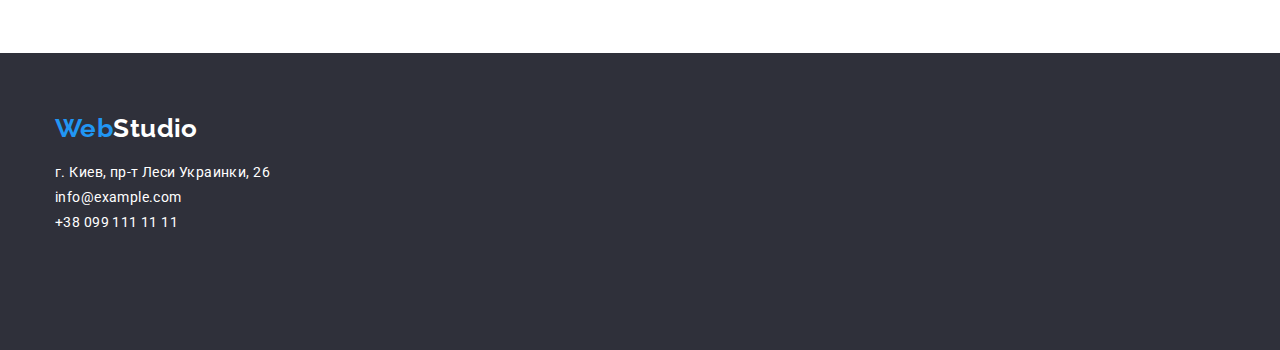
==== commit f9faa1d8: "Дополнительные правки к ДЗ 3" ====
--- a/portfolio.html
+++ b/portfolio.html
@@ -27,22 +27,21 @@
     </div>
    </header>
    <main>
-     <section>
+     <section class="section">
        <div class="container">
-        <h1 class="title-project name">Проекты</h1>
-        <ul class="button">
-          <div class="btn">
-            <li><button class="button secondery" type="button">Все</button></li>
-            <li><button class="button secondery" type="button">Веб-сайты</button></li>
-            <li><button class="button secondery" type="button">Приложения</button></li>
-            <li><button class="button secondery" type="button">Дизайн</button></li>
-            <li><button class="button secondery" type="button">Маркетинг</button></li>
-          </div>
-         <div class="projects">
-            <li class="photo-class">
+          <h1 class="title-project name">Проекты</h1>
+          <ul class="button">
+           <li><button class="button secondery" type="button">Все</button></li>
+           <li><button class="button secondery" type="button">Веб-сайты</button></li>
+           <li><button class="button secondery" type="button">Приложения</button></li>
+           <li><button class="button secondery" type="button">Дизайн</button></li>
+           <li><button class="button secondery" type="button">Маркетинг</button></li>
+          </ul>
+          <ul class="projects">
+           <li class="photo-class">
               <a href="#" class="photo">
                 <img src="./img/технокряк.jpg" class="project-photo" width="370" height="295" alt="технокряк" />
-                <div class="optional">
+                <div class="text-optional">
                   <h2 class="projects-title">Технокряк</h2>
                   <p class="projects-text">Веб-сайт</p>
                 </div>
@@ -51,7 +50,7 @@
             <li class="photo-class">
               <a href="#" class="photo">
                 <img src="./img/постер.jpg" class="project-photo" width="370" height="295" alt="постер" />
-                <div class="optional">
+                <div class="text-optional">
                   <h2 class="projects-title">Постер New Orlean vs Golden Star</h2>
                   <p class="projects-text">Дизайн</p>
                 </div>
@@ -60,7 +59,7 @@
             <li class="photo-class">
               <a href="#" class="photo">
                 <img src="./img/seafood.jpg" class="project-photo" width="370" height="295" alt="Ресторан Seafood" />
-                <div class="optional">
+                <div class="text-optional">
                   <h2 class="projects-title">Ресторан Seafood</h2>
                   <p class="projects-text">Приложение</p>
                 </div>
@@ -69,7 +68,7 @@
             <li class="photo-class">
               <a href="#" class="photo">
                 <img src="./img/prime.jpg" class="project-photo" width="370" height="295" alt="Проект Prime" />
-                <div class="optional">
+                <div class="text-optional">
                   <h2 class="projects-title">Проект Prime</h2>
                   <p class="projects-text">Маркетинг</p>
                 </div>
@@ -78,7 +77,7 @@
             <li class="photo-class">
               <a href="#" class="photo">
                 <img src="./img/boxes.jpg" class="project-photo" width="370" height="295" alt="Проект Boxes" />
-                <div class="optional">
+                <div class="text-optional">
                   <h2 class="projects-title">Проект Boxes</h2>
                   <p class="projects-text">Приложение</p>
                 </div>
@@ -87,7 +86,7 @@
             <li class="photo-class">
               <a href="#" class="photo">
                 <img src="./img/inspiration.jpg" class="project-photo" width="370" height="295" alt="Inspiration has no Borders" />
-                <div class="optional">
+                <div class="text-optional">
                   <h2 class="projects-title">Inspiration has no Borders</h2>
                   <p class="projects-text">Веб-сайт</p>
                 </div>
@@ -96,7 +95,7 @@
             <li class="photo-class">
               <a href="#" class="photo">
                 <img src="./img/издание.jpg" class="project-photo" width="370" height="295" alt="Издание Limited Edition" />
-                <div class="optional" class="optional">
+                <div class="text-optional">
                   <h2 class="projects-title">Издание Limited Edition</h2>
                   <p class="projects-text">Дизайн</p>
                 </div>
@@ -105,7 +104,7 @@
             <li class="photo-class">
               <a href="#" class="photo">
                 <img src="./img/lab.jpg" class="project-photo" width="370" height="295" alt="Проект LAB" />
-                <div class="optional">
+                <div class="text-optional">
                   <h2 class="projects-title">Проект LAB</h2>
                   <p class="projects-text">Маркетинг</p>
                 </div>
@@ -114,14 +113,13 @@
             <li class="photo-class">
               <a href="#" class="photo">
                 <img src="./img/business.jpg" class="project-photo" width="370" height="295" alt="Growing Business" />
-                <div class="optional">
+                <div class="text-optional">
                   <h2 class="projects-title">Growing Business</h2>
                   <p class="projects-text">Приложение</p>
                 </div>
               </a>
             </li>
-            </ul>
-         </div>
+          </ul>
        </div>
       </section>
    </main>
--- a/css/styles.css
+++ b/css/styles.css
@@ -29,9 +29,18 @@
 *,
 *::before,
 *::after{
-box-sizing: border-box;
-
-}
+box-sizing: border-box;}
+
+ h1,h2,h3,h4,h5,h6,p {
+margin: 0;
+ }
+.imag {
+    display: block;
+    display: flex;
+    margin-top: 0;
+    margin-bottom: 0;
+}
+
 /* Main-nav */
 .page-header {
    border-bottom: 1px var(--line-color) solid;
@@ -59,10 +68,6 @@
    padding-bottom: 25px;
    
 }
-.second {
-    padding-top: 60px;
-    
-   }
 
 .logo-black {
     color: var(--title-text-color)
@@ -72,20 +77,15 @@
 }
 ul {
     list-style: none;
-    margin-top: 0;
-    margin-bottom: 0;
+    margin: 0;
     padding-left: 0;
 }
 
 /* auth-nav */
 .auth-nav {
     display: flex;
-    margin-top: 0;
-    margin-bottom: 0;
     margin-left: auto;
-    padding-top: 32px;
-    padding-bottom: 32px;
-
+   
     color: var(--primary-text-color);
     font-weight: 500;
     line-height: 1.14;
@@ -99,6 +99,9 @@
     color: var(--accent-color);
 }
 .auth-nav-mail {
+    padding-top: 32px;
+    padding-bottom: 32px;
+
     color: var(--primary-text-color);
     font-style: normal;
     text-decoration: none;  
@@ -108,10 +111,8 @@
 }
 /* site-nav */
 .site-nav {
-display: flex;
-margin-top: 0;
-margin-bottom: 0;
-padding-left: 93px;
+   display: flex;
+   padding-left: 93px;
 }
 .site-nav .item {
     margin-right: 50px;
@@ -153,14 +154,15 @@
 }
 /* Hero */
 .hero {
+    padding-top: 200px;
+    padding-bottom: 200px;
     background-color: var(--background-color);
     text-align: center;
     }
 .hero-title {
     margin-top: 0;
     margin-bottom: 30px;
-    padding-top: 200px;
-
+    
     color: var(--primary-white-color);
     font-weight: 900;
     font-size: 44px;
@@ -174,19 +176,15 @@
 }
 /* Section */
 .section {
-margin-top: 0;
-margin-bottom: 0;
-}
-.section-team{
-    margin-top: 0;
-    margin-bottom: 0;
-    background-color: var(--background-color-alternativ);
-}
+   margin-top: 0;
+   margin-bottom: 0;
+   padding-top: 94px;
+   padding-bottom: 94px;
+}
+
 .section-title {
     margin-top: 0;
-    margin-bottom: 0;
-    padding-top: 94px;
-    padding-bottom: 50px;
+    margin-bottom: 50px;
 
     color: var(--title-text-color);
     font-weight: 700;
@@ -195,11 +193,8 @@
     text-align: center;
     letter-spacing: 0.03em;
     }
-.imag {
-    display: block;
-    display: flex;
-    margin-top: 0;
-    margin-bottom: 0;
+.team {
+    background-color: var(--background-color-alternativ);
 }
 .imag .work {
     margin-right: 30px;
@@ -213,11 +208,8 @@
     margin-top: 0;
     margin-bottom: 0;
 }
-.title {
-    margin-top: 0;
-    margin-bottom: 0;
-    padding-top: 94px;
-    
+.title {  
+    margin-bottom: 10px;
     color: var(--title-text-color);
     font-weight: 700;
     font-size: 14px;
@@ -227,55 +219,56 @@
 .photo-team {
     margin-top: 0;
     margin-bottom: 0;
-    padding-bottom: 94px;
-   
+      
 }.work-list .photo-team:last-child{
     margin-right: 0;
 }
-.img-photo {
+.img {
     display: block;
-    margin-top: 0;
-    margin-bottom: 0;
-
+    max-width: 100%;
+    height: auto;  
 }
 .optional {
-    margin-top: 0;
-    margin-bottom: 0;
+    padding-top: 30px;
+    padding-bottom: 30px;
+  
+}
+.text-optional {
+    padding-top: 20px;
+    padding-bottom: 20px;
     border-right: 1px var(--line-color-second) solid;
     border-bottom: 1px var(--line-color-second) solid;
     border-left: 1px var(--line-color-second) solid;
     background-color: var(--primary-white-color);
-
+    text-align: center;
 }
 .title-photo {
     margin-top: 0;
-    margin-bottom: 0;
-    padding-top: 30px;
-    padding-bottom: 10px;
-
+    margin-bottom: 10px;
     font-weight: 500;
     font-size: 16px;
-    line-height: 1.19px;
-    text-align: center;
-}
+    line-height: 1.2;
+    text-align: center;
+}
+.title-list {
+    margin-right: 30px;
+    width: 270px;
+    }
+.features .title-list:last-child{
+    margin-right: 0;
+} 
 .text {
-    margin-top: 0;
-    margin-bottom: 0;
-    padding-top: 10px;
-    width: 270px;
-
+    margin-bottom: 94px;
     color: var(--primary-text-color);
-      line-height: 1.71;
+    line-height: 1.71;
 }
 .text-photo {
     margin-top: 0;
     margin-bottom: 0;
-    padding-top: 10px;
-    padding-bottom: 30px;
-
+  
     color: var(--primary-text-color);
     font-size: 16px;
-    line-height: 1.19px;
+    line-height: 1.2;
     text-align: center;
 }
 /* Examples */
@@ -294,30 +287,26 @@
 .projects {
     display: flex;
     flex-wrap: wrap;
-    padding-bottom: 94px;
-    
+       
 }
 .photo-class {
     width: 370px;
     margin-right: 30px;
-    padding-bottom: 30px;
+    margin-bottom: 30px;
 }
 .photo-class:nth-child(3n) {
     margin-right: 0;
 }
-.project-photo {
-    display: block;
-    margin-right: 30px;
-}
-.project-photo:nth-child(3n) {
-    margin-right: 0;
+
+.photo-class:nth-last-child(-n+3) {
+    margin-bottom: 0;
 }
 .title-project {
     color: var(--title-text-color);
 }
 .projects-title {
     margin-top: 0;
-    margin-bottom: 0;
+    margin-bottom: 4px;
     color: var(--title-text-color);
     font-weight: 700;
     font-size: 18px;
@@ -340,24 +329,28 @@
   
 /* button */
 .button {
+    display: flex;
+    justify-content: center;
+    margin-bottom: 50px;
     font-weight: 700;
     font-size: 16px;
     line-height: 1.9;
     border-radius: 4px;
-    align-items: center;
-    text-align: center;
     letter-spacing: 0.06em;
     border-color: transparent;
 }
 
-.button.primary {
-    margin-top: 0;
-    margin-bottom: 210px;
+.button-primary {
+    
     padding: 10px 32px;
-
     color: var(--primary-white-color);
     background-color: var(--accent-color);
-    
+    font-weight: 700;
+    font-size: 16px;
+    line-height: 1.9;
+    border-radius: 4px;
+    letter-spacing: 0.06em;
+    border-color: transparent;
 }
 .button.primary:focus,
 .button.primary:hover {
@@ -366,45 +359,32 @@
 }
 
 .button.secondery {
-    display: inline-block;
-    margin-top: 0;
-    margin-bottom:50px;
+    margin-bottom: 0;
     margin-right: 8px;
     padding: 6px 22px;
     color: var(--title-text-color);
     background-color: var(--background-color-alternativ);
-    
-    
-}
+    }
 .button.secondery:focus,
 .button.secondery:hover {
 color: var(--primary-white-color);
 background-color: var(--accent-color);
 }
-.btn {
-    display: inline-block;
-    justify-content: center;
-    display: flex;
-    padding-top: 94px;
-    
-}
+
 /* Footer */
 .footer {
-    margin-top: 0;
-    margin-bottom: 0;
-
+    padding-top: 60px;
+    padding-bottom: 60px;
     background-color: var(--background-color);
-    line-height: 24px;
-    text-decoration: none;
-    font-style: normal;
+        
 }
 .adress {
-   padding-top: 20px;
+   margin-top: 20px;
   }
 
 .adress-mail {
-    padding-top: 9px;
-    padding-bottom: 9px;
+    margin-top: 9px;
+    margin-bottom: 9px;
 }
 .adress-phone {
     padding-top: 0;
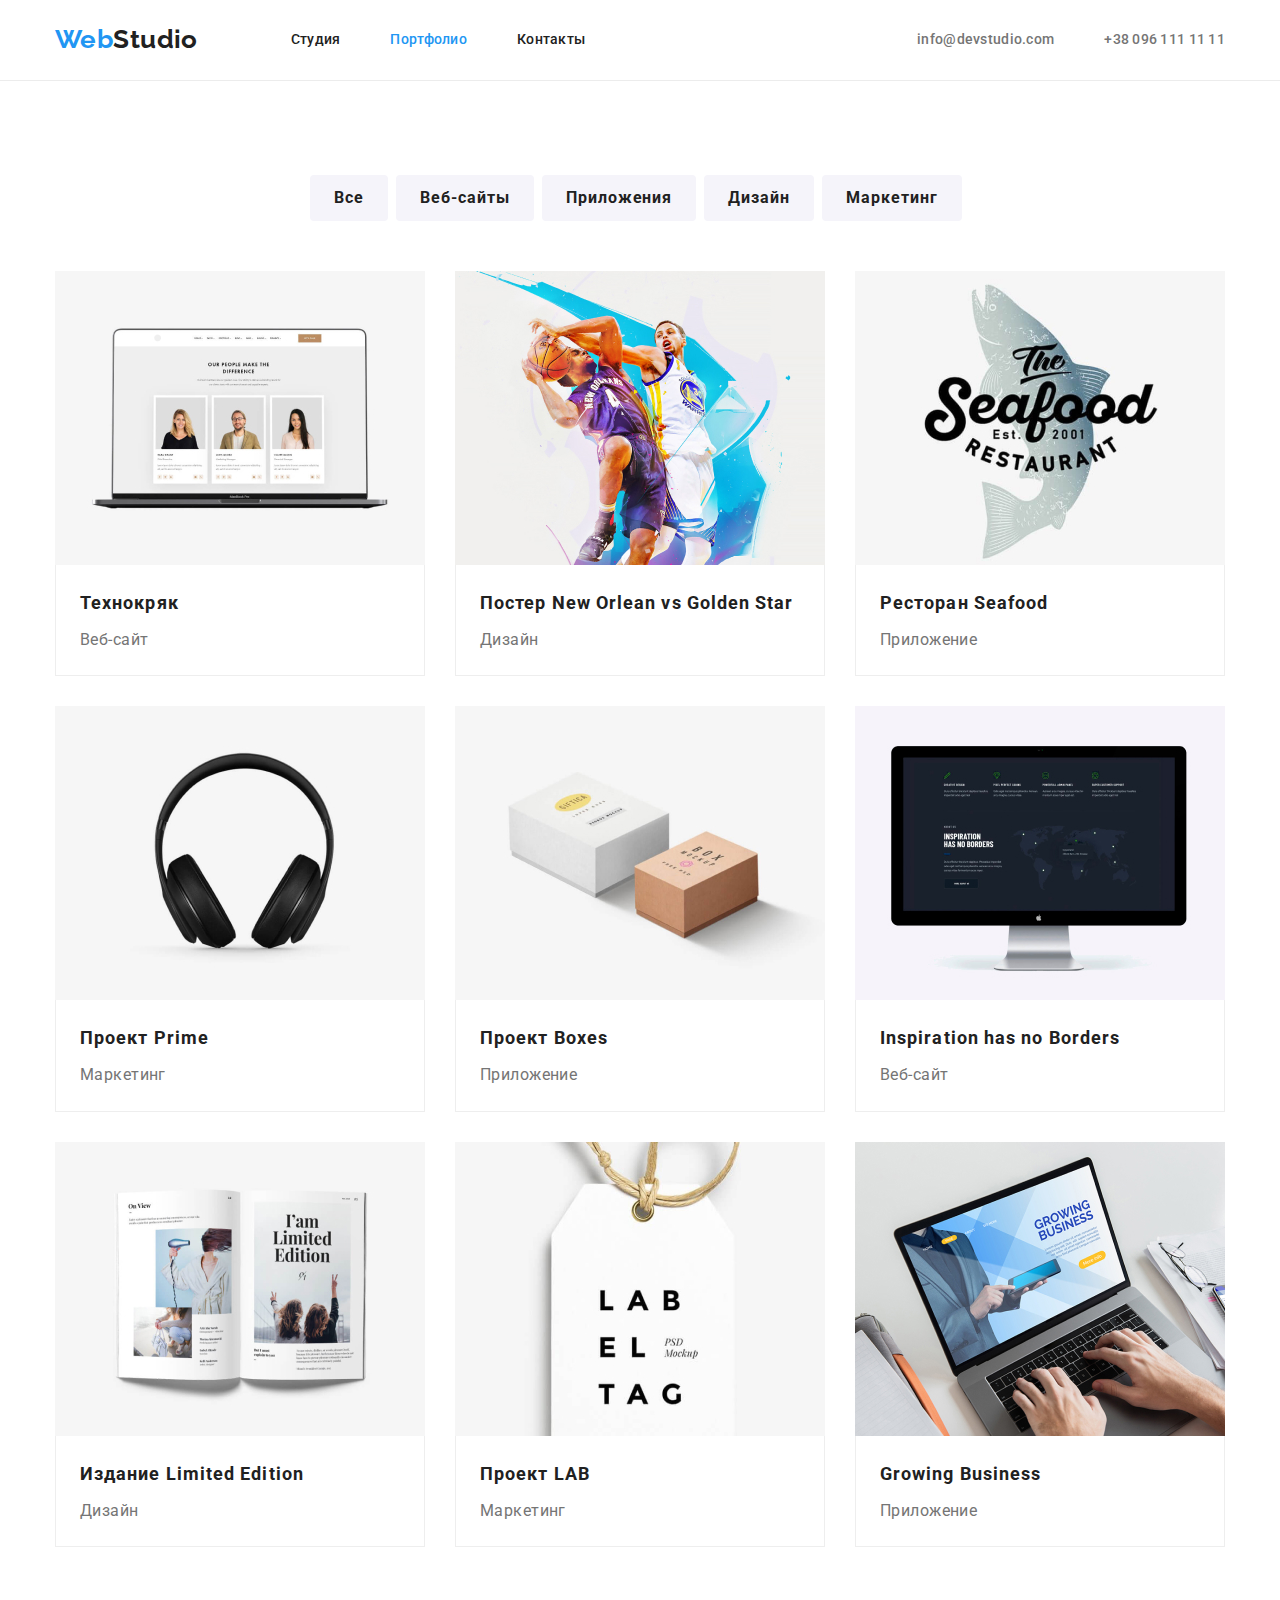
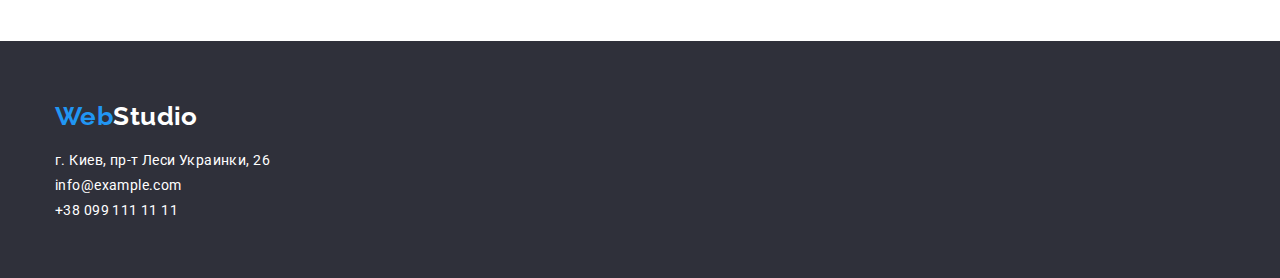
==== commit abfb3d98: "Крайние правки к ДЗ 3" ====
--- a/portfolio.html
+++ b/portfolio.html
@@ -133,7 +133,7 @@
               Украинки, 26</a>
           </li>
           <li class="adress-mail"><a href="info@example.com" class="logo-address-mail">info@example.com</a></li>
-          <li class="adress-phone"><a href="tel:380991111111" class="logo-address-mail">+38 099 111 11 11</a></li>
+          <li class="adress-mail"><a href="tel:380991111111" class="logo-address-mail">+38 099 111 11 11</a></li>
         </ul>
       </address>
      </div>
--- a/css/styles.css
+++ b/css/styles.css
@@ -112,7 +112,7 @@
 /* site-nav */
 .site-nav {
    display: flex;
-   padding-left: 93px;
+   margin-left: 93px;
 }
 .site-nav .item {
     margin-right: 50px;
@@ -176,8 +176,6 @@
 }
 /* Section */
 .section {
-   margin-top: 0;
-   margin-bottom: 0;
    padding-top: 94px;
    padding-bottom: 94px;
 }
@@ -219,29 +217,35 @@
 .photo-team {
     margin-top: 0;
     margin-bottom: 0;
+
+    background-color: var(--primary-white-color);
+    box-shadow: 0px 1px 3px rgba(0, 0, 0, 0.12),
+    0px 1px 1px rgba(0, 0, 0, 0.14),
+    0px 2px 1px rgba(0, 0, 0, 0.2);
+    border-radius: 0px 0px 4px 4px;
       
 }.work-list .photo-team:last-child{
     margin-right: 0;
 }
-.img {
+img {
     display: block;
     max-width: 100%;
     height: auto;  
 }
 .optional {
     padding-top: 30px;
-    padding-bottom: 30px;
-  
+    padding-bottom: 30px;  
 }
 .text-optional {
     padding-top: 20px;
     padding-bottom: 20px;
+    padding-left: 24px;
+    padding-right: 24px;
     border-right: 1px var(--line-color-second) solid;
     border-bottom: 1px var(--line-color-second) solid;
     border-left: 1px var(--line-color-second) solid;
     background-color: var(--primary-white-color);
-    text-align: center;
-}
+    }
 .title-photo {
     margin-top: 0;
     margin-bottom: 10px;
@@ -258,7 +262,6 @@
     margin-right: 0;
 } 
 .text {
-    margin-bottom: 94px;
     color: var(--primary-text-color);
     line-height: 1.71;
 }
@@ -293,6 +296,7 @@
     width: 370px;
     margin-right: 30px;
     margin-bottom: 30px;
+   
 }
 .photo-class:nth-child(3n) {
     margin-right: 0;
@@ -305,7 +309,6 @@
     color: var(--title-text-color);
 }
 .projects-title {
-    margin-top: 0;
     margin-bottom: 4px;
     color: var(--title-text-color);
     font-weight: 700;
@@ -383,13 +386,9 @@
   }
 
 .adress-mail {
-    margin-top: 9px;
-    margin-bottom: 9px;
-}
-.adress-phone {
-    padding-top: 0;
-    padding-bottom: 60px;
-}
+   margin-top: 9px;
+}
+
 .logo-white {
     color: var(--primary-white-color);
 }
